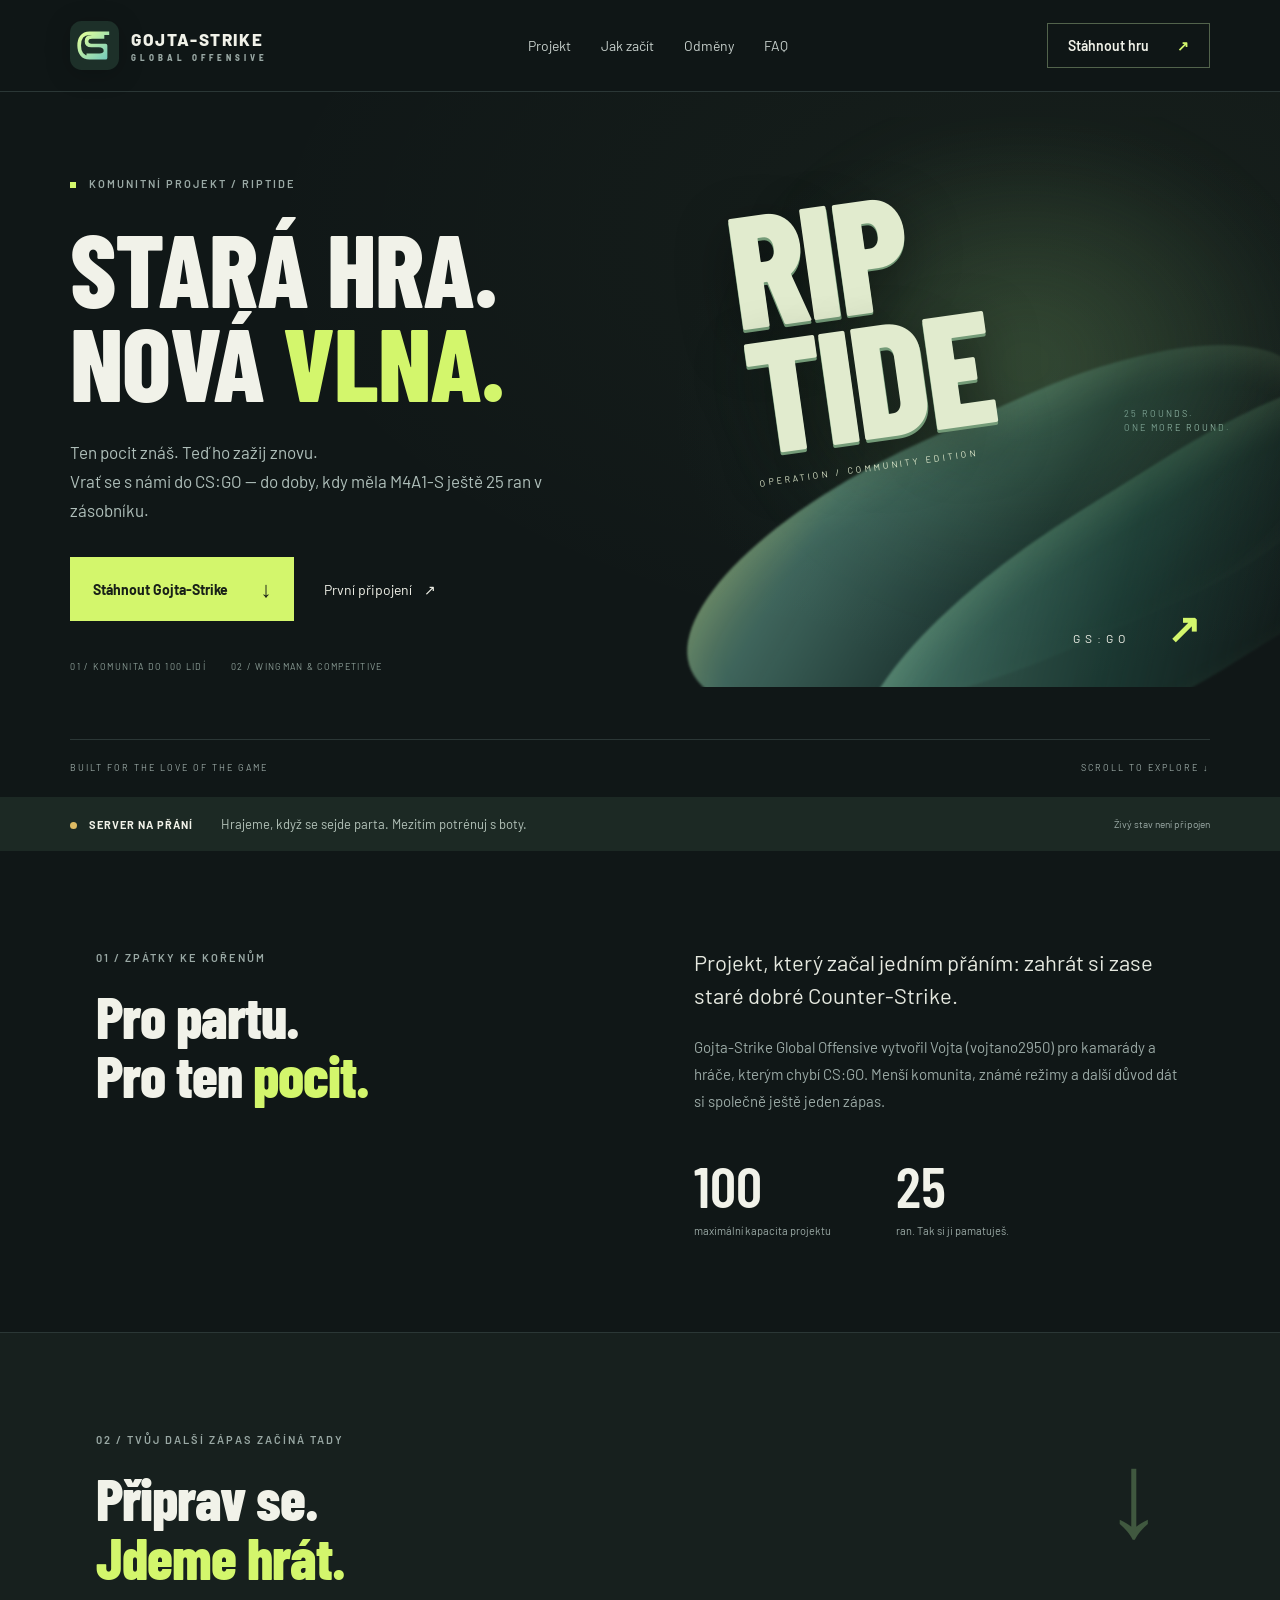
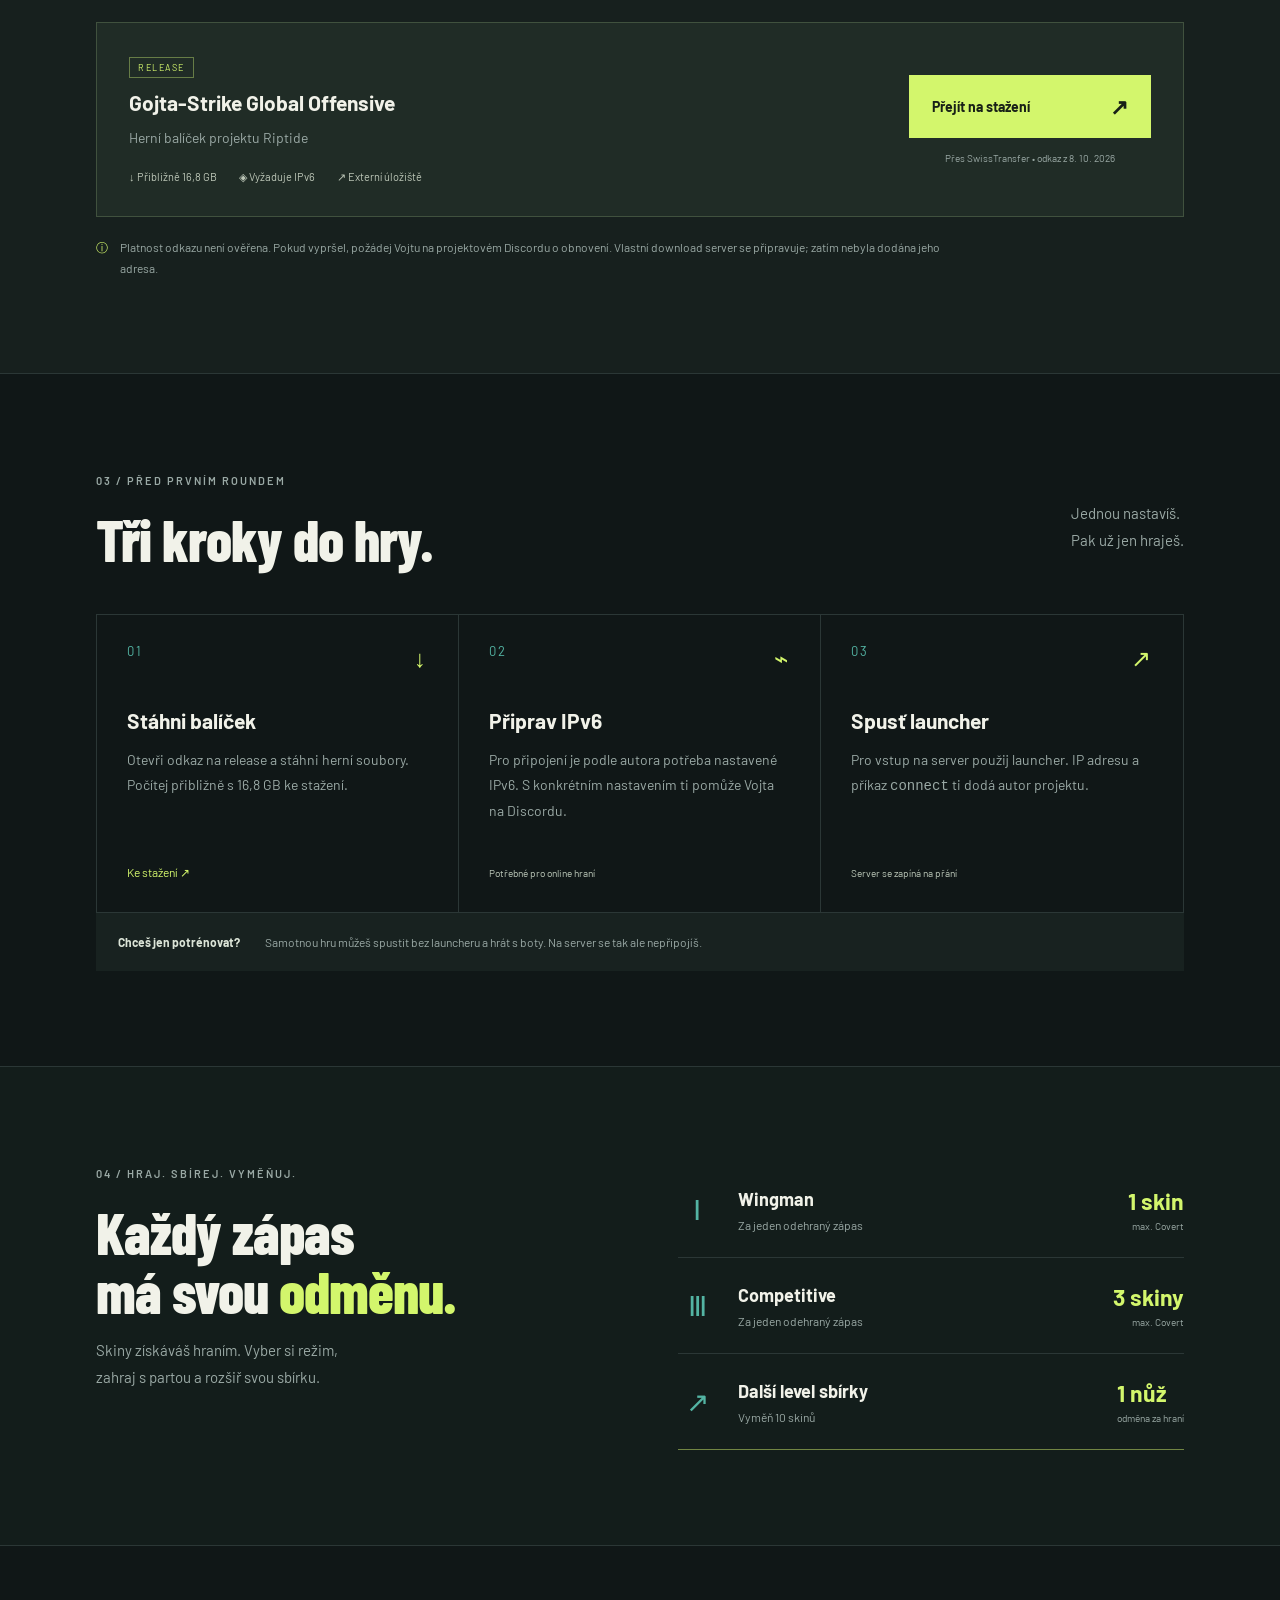
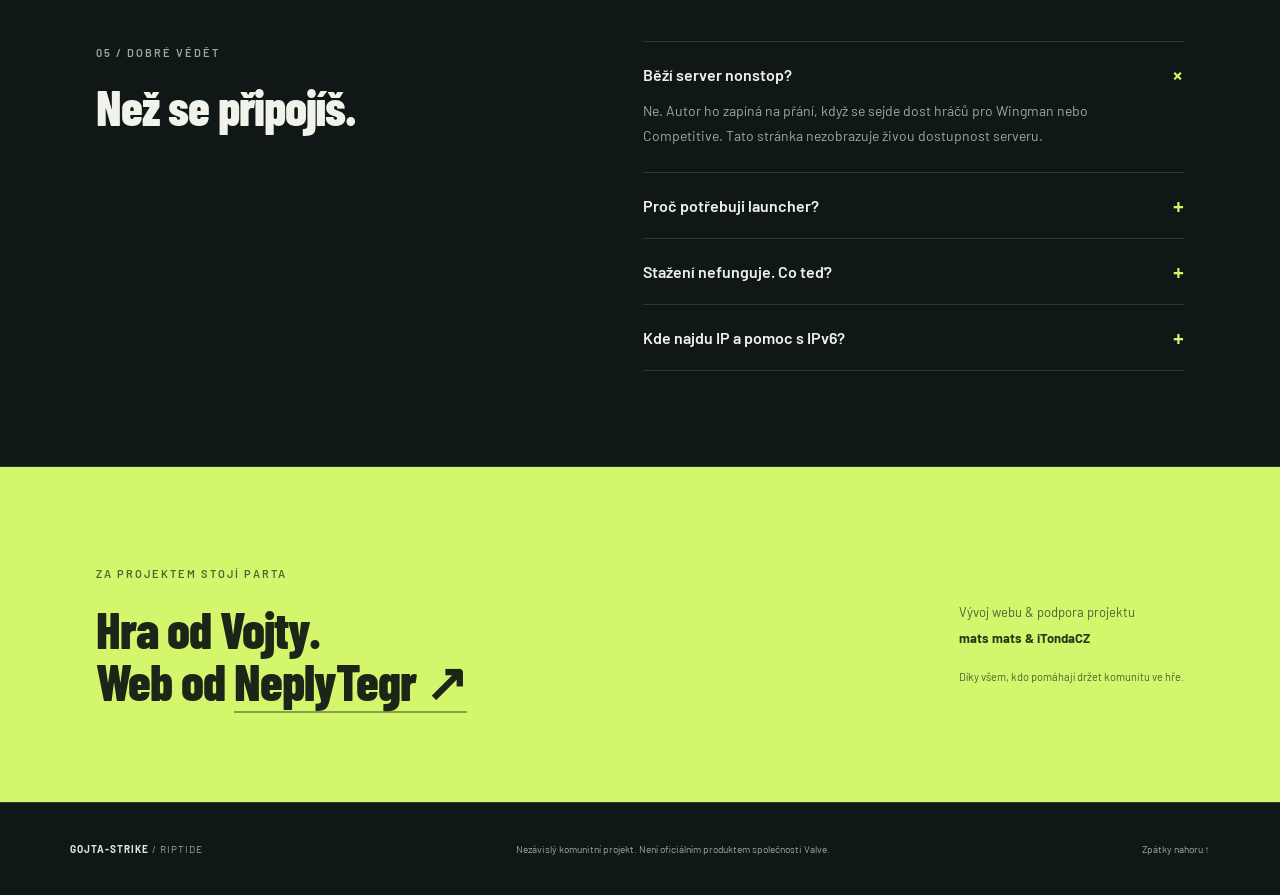
==== index.html @ 74cd430a "Add files via upload" ====
<!doctype html>
<html lang="cs"><head><meta charset="UTF-8"><meta name="viewport" content="width=device-width, initial-scale=1"><meta name="theme-color" content="#101717"><meta name="description" content="Gojta-Strike Global Offensive — komunitní projekt Riptide. Stažení, první spuštění a odměny za hraní. Web od NeplyTegr."><title>Gojta-Strike / Riptide — zpátky do hry</title><link rel="stylesheet" href="style.css"></head><body>
<header><a class="brand" href="#"><svg class="gs-logo" viewBox="0 0 80 80" role="img" aria-label="Propojený monogram G a S"><defs><linearGradient id="gs-metal" x2="1" y2="1"><stop stop-color="#e3ff9a"/><stop offset="1" stop-color="#77cbbb"/></linearGradient></defs><rect width="80" height="80" rx="19" fill="#1d3029"/><path d="M61 20H32C20 20 15 29 15 40S20 60 32 60H58V40H35C29 40 27 37 27 33S30 26 36 26H53M35 40H47C54 40 58 44 58 49S54 56 48 56H30" fill="none" stroke="url(#gs-metal)" stroke-width="6" stroke-linejoin="round" stroke-linecap="square"/></svg><span>GOJTA-STRIKE<small>GLOBAL OFFENSIVE</small></span></a><nav aria-label="Hlavní navigace"><a href="#projekt">Projekt</a><a href="#zacatek">Jak začít</a><a href="#odmeny">Odměny</a><a href="#faq">FAQ</a></nav><a class="nav-download" href="#download">Stáhnout hru <span>↗</span></a></header>
<main><section class="hero" id="projekt"><div class="hero-glow" aria-hidden="true"></div><div class="hero-copy"><div class="eyebrow"><span></span> KOMUNITNÍ PROJEKT / RIPTIDE</div><h1>STARÁ HRA.<br>NOVÁ <em>VLNA.</em></h1><p>Ten pocit znáš. Teď ho zažij znovu.<br>Vrať se s námi do CS:GO — do doby, kdy měla M4A1-S ještě 25 ran v zásobníku.</p><div class="actions"><a class="button primary" href="#download">Stáhnout Gojta-Strike <span>↓</span></a><a class="text-link" href="#zacatek">První připojení <span>↗</span></a></div><div class="hero-meta"><span>01 / KOMUNITA DO 100 LIDÍ</span><span>02 / WINGMAN & COMPETITIVE</span></div></div><div class="hero-art" aria-hidden="true"><div class="tide-aura"></div><div class="riptide">RIP<br>TIDE<span>OPERATION / COMMUNITY EDITION</span></div><div class="tide-swell swell-one"></div><div class="tide-swell swell-two"></div><span class="coordinate">25 ROUNDS.<br>ONE MORE ROUND.</span><div class="art-label">GS:GO <b>↗</b></div></div><div class="hero-bottom"><span>BUILT FOR THE LOVE OF THE GAME</span><span>SCROLL TO EXPLORE ↓</span></div></section>
<div class="status-strip"><span><i></i> SERVER NA PŘÁNÍ</span><p>Hrajeme, když se sejde parta. Mezitím potrénuj s boty.</p><span class="status-note">Živý stav není připojen</span></div>
<section class="intro section"><div><span class="eyebrow">01 / ZPÁTKY KE KOŘENŮM</span><h2>Pro partu.<br>Pro ten <em>pocit.</em></h2></div><div class="intro-text"><p class="large">Projekt, který začal jedním přáním: zahrát si zase staré dobré Counter-Strike.</p><p>Gojta-Strike Global Offensive vytvořil Vojta (vojtano2950) pro kamarády a hráče, kterým chybí CS:GO. Menší komunita, známé režimy a další důvod dát si společně ještě jeden zápas.</p><div class="facts"><div><strong>100</strong><span>maximální kapacita projektu</span></div><div><strong>25</strong><span>ran. Tak si ji pamatuješ.</span></div></div></div></section>
<section class="download section" id="download"><div class="download-heading"><div><span class="eyebrow">02 / TVŮJ DALŠÍ ZÁPAS ZAČÍNÁ TADY</span><h2>Připrav se.<br><em>Jdeme hrát.</em></h2></div><span class="file-symbol" aria-hidden="true">↓</span></div><div class="download-panel"><div><span class="pill">RELEASE</span><h3>Gojta-Strike Global Offensive</h3><p>Herní balíček projektu Riptide</p><div class="file-meta"><span>↓ Přibližně 16,8 GB</span><span>◈ Vyžaduje IPv6</span><span>↗ Externí úložiště</span></div></div><div class="download-action"><a class="button primary" href="https://www.swisstransfer.com/dl/01a11a2f-4cb3-7091-a4e2-8d7dfdfeffd1" target="_blank" rel="noopener noreferrer">Přejít na stažení <span>↗</span></a><small>Přes SwissTransfer • odkaz z 8. 10. 2026</small></div></div><p class="download-notice"><span>ⓘ</span> Platnost odkazu není ověřena. Pokud vypršel, požádej Vojtu na projektovém Discordu o obnovení. Vlastní download server se připravuje; zatím nebyla dodána jeho adresa.</p></section>
<section class="section start" id="zacatek"><div class="section-heading"><div><span class="eyebrow">03 / PŘED PRVNÍM ROUNDEM</span><h2>Tři kroky do hry.</h2></div><p>Jednou nastavíš.<br>Pak už jen hraješ.</p></div><div class="steps"><article><span class="step-number">01 <b>↓</b></span><h3>Stáhni balíček</h3><p>Otevři odkaz na release a stáhni herní soubory. Počítej přibližně s 16,8 GB ke stažení.</p><a href="#download">Ke stažení ↗</a></article><article><span class="step-number">02 <b>⌁</b></span><h3>Připrav IPv6</h3><p>Pro připojení je podle autora potřeba nastavené IPv6. S konkrétním nastavením ti pomůže Vojta na Discordu.</p><span class="step-tag">Potřebné pro online hraní</span></article><article><span class="step-number">03 <b>↗</b></span><h3>Spusť launcher</h3><p>Pro vstup na server použij launcher. IP adresu a příkaz <code>connect</code> ti dodá autor projektu.</p><span class="step-tag">Server se zapíná na přání</span></article></div><div class="offline-note"><b>Chceš jen potrénovat?</b><span>Samotnou hru můžeš spustit bez launcheru a hrát s boty. Na server se tak ale nepřipojíš.</span></div></section>
<section class="rewards section" id="odmeny"><div><span class="eyebrow">04 / HRAJ. SBÍREJ. VYMĚŇUJ.</span><h2>Každý zápas<br>má svou <em>odměnu.</em></h2><p>Skiny získáváš hraním. Vyber si režim,<br>zahraj s partou a rozšiř svou sbírku.</p></div><div class="reward-list"><div><span class="reward-icon">Ⅰ</span><div><h3>Wingman</h3><p>Za jeden odehraný zápas</p></div><strong>1 skin<small>max. Covert</small></strong></div><div><span class="reward-icon">Ⅲ</span><div><h3>Competitive</h3><p>Za jeden odehraný zápas</p></div><strong>3 skiny<small>max. Covert</small></strong></div><div class="knife"><span class="reward-icon">↗</span><div><h3>Další level sbírky</h3><p>Vyměň 10 skinů</p></div><strong>1 nůž<small>odměna za hraní</small></strong></div></div></section>
<section class="section faq" id="faq"><div><span class="eyebrow">05 / DOBRÉ VĚDĚT</span><h2>Než se připojíš.</h2></div><div class="faq-list"><details open><summary>Běží server nonstop?<span>+</span></summary><p>Ne. Autor ho zapíná na přání, když se sejde dost hráčů pro Wingman nebo Competitive. Tato stránka nezobrazuje živou dostupnost serveru.</p></details><details><summary>Proč potřebuji launcher?<span>+</span></summary><p>Podle autora bez launcheru nefunguje připojení k projektovému serveru. Samostatně spuštěná hra slouží pro hraní s boty.</p></details><details><summary>Stažení nefunguje. Co teď?<span>+</span></summary><p>Odkazy na externích úložištích mohou vypršet. Kontaktuj vojtano2950 na projektovém Discordu a požádej o nový odkaz. Pozvánka na Discord zatím nebyla dodána.</p></details><details><summary>Kde najdu IP a pomoc s IPv6?<span>+</span></summary><p>IP adresu, příkaz pro připojení a pomoc s IPv6 poskytuje autor na Discordu. Kompletní návod ke hraní a hostování serveru byl oznámen; jeho odkaz zatím nemáme.</p></details></div></section>
<section class="sponsor section"><span class="eyebrow">ZA PROJEKTEM STOJÍ PARTA</span><div><h2>Hra od Vojty.<br>Web od <a href="https://neplytegr.cz/" target="_blank" rel="noopener noreferrer">NeplyTegr ↗</a></h2><p>Vývoj webu & podpora projektu<br><strong>mats mats & iTondaCZ</strong><small>Díky všem, kdo pomáhají držet komunitu ve hře.</small></p></div></section></main><footer><a class="footer-brand" href="#">GOJTA-STRIKE <span>/ RIPTIDE</span></a><p>Nezávislý komunitní projekt. Není oficiálním produktem společnosti Valve.</p><a href="#">Zpátky nahoru ↑</a></footer></body></html>
---- style.css ----
@import url('https://fonts.googleapis.com/css2?family=Barlow+Condensed:wght@600;700;800;900&family=Barlow:wght@400;500;600;700&display=swap');
:root{--bg:#101717;--panel:#182222;--line:#2b3736;--muted:#9aa9a5;--lime:#d3f66c;--teal:#53b4a3}*{box-sizing:border-box}html{scroll-behavior:smooth;scroll-padding-top:90px}body{margin:0;background:var(--bg);color:#f1f2e9;font-family:Barlow,Arial,sans-serif}a{color:inherit;text-decoration:none}header{height:92px;display:flex;align-items:center;justify-content:space-between;padding:0 5.5%;border-bottom:1px solid var(--line);background:#101717f5} .brand{display:flex;align-items:center;gap:12px;font-weight:800;letter-spacing:1.4px;font-size:17px}.brand small{display:block;font-size:8px;letter-spacing:4px;margin-top:4px;color:var(--muted)}.brandmark{background:var(--lime);color:var(--bg);font-size:35px;font-style:italic;padding:0 6px;line-height:42px}.brandmark span{font-size:21px}nav{display:flex;gap:30px;font-size:14px;color:#c5ceca}nav a:hover,.text-link:hover{color:var(--lime)}.nav-download{border:1px solid #52634c;padding:13px 20px;font-weight:600;font-size:14px}.nav-download span{margin-left:25px;color:var(--lime)}.hero{position:relative;overflow:hidden;padding:85px 5.5% 0;min-height:705px}.hero-grid{position:absolute;inset:0;background-image:linear-gradient(#6b8e7b0b 1px,transparent 1px),linear-gradient(90deg,#6b8e7b0b 1px,transparent 1px);background-size:70px 70px;pointer-events:none}.hero-copy{position:relative;z-index:2;width:58%}.eyebrow{font-size:11px;font-weight:600;letter-spacing:2px;color:var(--muted)}.eyebrow>span{display:inline-block;width:6px;height:6px;background:var(--lime);margin-right:9px}h1,h2,.riptide{font-family:'Barlow Condensed',Impact,sans-serif;margin:0;font-weight:800;letter-spacing:-1px}h1{font-size:clamp(70px,8vw,122px);line-height:.92;margin:30px 0}em{font-style:normal;color:var(--lime)}.hero-copy>p{font-size:17px;line-height:1.7;color:#afbfba;max-width:475px}.actions{display:flex;align-items:center;gap:30px;margin-top:32px}.button{display:inline-flex;justify-content:space-between;align-items:center;gap:32px;padding:18px 23px;font-size:14px;font-weight:700;transition:transform .2s,background .2s}.primary{background:var(--lime);color:#182017}.button:hover{transform:translateY(-3px);background:#e0ff91}.button span{font-size:22px}.text-link{font-size:14px}.text-link span{margin-left:9px}.hero-meta{display:flex;gap:25px;font-size:9px;letter-spacing:1.3px;color:#8d9f98;margin-top:40px}.hero-art{position:absolute;width:48%;height:570px;right:0;top:25px;background:radial-gradient(ellipse at 60% 50%,#306c5b55,transparent 65%);overflow:hidden}.riptide{position:absolute;top:70px;left:12%;font-size:160px;line-height:.79;transform:rotate(-9deg);color:#bdd5a7;text-shadow:6px 6px 0 #284d42;letter-spacing:-5px;z-index:2}.riptide span{display:block;font:9px Barlow,sans-serif;letter-spacing:3px;margin-top:22px;text-shadow:none}.orbit{position:absolute;width:420px;height:420px;left:4%;top:30px;border:1px solid #72968444;border-radius:50%;transform:rotate(-25deg) scaleX(.85)}.orbit.two{width:530px;height:530px;left:-5%;top:-25px;border-style:dashed}.crosshair{position:absolute;right:10%;top:40px;color:var(--lime);font-size:28px;font-weight:400}.wave{position:absolute;width:900px;height:230px;left:-150px;top:330px;transform:rotate(-25deg);border-top:20px solid #5aab9180;border-radius:50%;background:linear-gradient(180deg,#407c6866,transparent)}.w2{top:375px;left:-90px;border-color:#9ac28599}.w3{top:420px;left:-40px;border-width:5px;border-color:var(--lime)}.coordinate{position:absolute;top:290px;right:8%;font-size:9px;letter-spacing:2px;line-height:1.6;color:var(--teal)}.art-label{position:absolute;bottom:35px;right:12%;font-size:12px;letter-spacing:5px}.art-label b{font-size:40px;color:var(--lime);margin-left:30px}.hero-bottom{position:relative;margin-top:67px;display:flex;justify-content:space-between;padding:22px 0;border-top:1px solid var(--line);font-size:9px;color:var(--muted);letter-spacing:2px}.status-strip{display:flex;gap:28px;align-items:center;background:#1c2924;padding:19px 5.5%;font-size:13px}.status-strip>span:first-child{font-weight:700;font-size:11px;letter-spacing:1px;white-space:nowrap}.status-strip i{display:inline-block;width:7px;height:7px;background:#ddba63;border-radius:50%;margin-right:9px}.status-strip p{margin:0;color:#b4c3ba}.status-note{margin-left:auto;font-size:10px;color:var(--muted)}.section{padding:95px 7.5%;border-bottom:1px solid var(--line)}h2{font-size:58px;line-height:1.02;margin-top:22px}.intro{display:grid;grid-template-columns:1fr 1fr;gap:10%}.intro-text p{color:var(--muted);font-size:15px;line-height:1.8}.intro-text .large{font-size:22px;color:#e5e8df;line-height:1.5;margin-top:0}.facts{display:flex;gap:65px;margin-top:35px}.facts strong{font-family:'Barlow Condensed',Impact,sans-serif;font-size:58px;font-weight:600}.facts span{display:block;font-size:11px;color:var(--muted);margin-top:4px}.download{background:#17201e}.download-heading{display:flex;justify-content:space-between}.file-symbol{font-size:120px;line-height:1;color:#40583f;margin-right:20px}.download-panel{display:flex;justify-content:space-between;gap:25px;align-items:center;padding:32px;background:#202c26;border:1px solid #40513e;margin-top:35px}.pill{font-size:9px;letter-spacing:1.5px;color:var(--lime);border:1px solid #667c46;padding:4px 8px}h3{font-size:21px;margin:16px 0 10px}.download-panel p{color:var(--muted);font-size:14px}.file-meta{display:flex;gap:22px;font-size:11px;color:#bdc7b8;margin-top:24px}.download-action{min-width:242px}.download-action .button{width:100%}.download-action small{display:block;text-align:center;color:var(--muted);font-size:10px;margin-top:14px}.download-notice{display:flex;gap:12px;font-size:12px;color:var(--muted);line-height:1.7;max-width:850px;margin:20px 0 0}.download-notice span{color:var(--lime)}.section-heading{display:flex;justify-content:space-between;align-items:end}.section-heading p,.rewards>div>p{color:var(--muted);font-size:15px;line-height:1.8}.steps{display:grid;grid-template-columns:repeat(3,1fr);margin-top:45px;border:1px solid var(--line)}.steps article{padding:28px 30px 32px;border-right:1px solid var(--line)}.steps article:last-child{border:0}.step-number{display:flex;justify-content:space-between;font-size:13px;color:var(--teal);letter-spacing:2px}.step-number b{font-size:24px;font-weight:400;color:var(--lime)}.steps h3{margin-top:35px}.steps p{font-size:14px;line-height:1.8;color:var(--muted);min-height:100px}.steps a{font-size:12px;color:var(--lime)}.step-tag{font-size:10px;color:#bcc8b9}.offline-note{display:flex;gap:25px;padding:22px;background:#182220;font-size:12px;color:var(--muted)}.offline-note b{color:#dbe4d7;white-space:nowrap}.rewards{display:grid;grid-template-columns:1fr 1fr;gap:7%;background:#131d1b}.reward-list>div{display:flex;gap:22px;align-items:center;padding:25px 0;border-bottom:1px solid var(--line)}.reward-icon{font-size:28px;color:var(--teal);width:38px;text-align:center}.reward-list h3{margin:0;font-size:18px}.reward-list p{font-size:12px;color:var(--muted);margin:8px 0 0}.reward-list strong{margin-left:auto;font-size:23px;white-space:nowrap;color:var(--lime)}.reward-list small{display:block;font-size:10px;font-weight:400;color:var(--muted);margin-top:5px;text-align:right}.reward-list .knife{border-color:#718543}.faq{display:grid;grid-template-columns:1fr 1.15fr;gap:7%}.faq h2{font-size:49px}.faq-list{border-top:1px solid var(--line)}details{border-bottom:1px solid var(--line);padding:23px 0}summary{display:flex;justify-content:space-between;gap:20px;cursor:pointer;font-size:16px;font-weight:600;list-style:none}summary::-webkit-details-marker{display:none}summary span{color:var(--lime);font-size:22px;line-height:18px}details[open] summary span{transform:rotate(45deg)}details p{font-size:14px;line-height:1.8;color:var(--muted);max-width:470px;margin-bottom:0}.sponsor{background:var(--lime);color:#1b2618}.sponsor .eyebrow{color:#53623a}.sponsor>div{display:flex;align-items:center;justify-content:space-between}.sponsor h2{font-size:51px}.sponsor h2 a{border-bottom:2px solid #879f4b}.sponsor p{font-size:13px;line-height:2;color:#4e6135}.sponsor strong{color:#24391b}.sponsor small{display:block;margin-top:15px;font-size:11px}footer{padding:30px 5.5%;display:flex;justify-content:space-between;align-items:center;gap:25px;font-size:10px;color:var(--muted)}.footer-brand{font-weight:700;letter-spacing:1px;color:#dfe7d9}.footer-brand span{color:var(--muted);font-weight:400}footer>a:last-child{white-space:nowrap}a:focus-visible,summary:focus-visible{outline:2px solid var(--lime);outline-offset:6px}@media(min-width:1600px){main,header,footer{max-width:1600px;margin:auto}}@media(max-width:950px){nav{gap:16px}.hero{min-height:650px}.hero-art{opacity:.65;width:48%;top:70px}.riptide{font-size:125px}.hero-copy{width:70%}h1{font-size:95px}.hero-meta{font-size:8px;gap:16px}.status-note{display:none}.section{padding:70px 6%}.download-panel{padding:25px}.file-meta{flex-wrap:wrap;gap:12px}.steps article{padding:24px 20px}.steps p{min-height:150px}.rewards{gap:4%}.reward-list>div{gap:12px}.reward-list strong{font-size:20px}.sponsor h2{font-size:42px}}@media(max-width:650px){header{height:78px;padding:0 6%}.brand{font-size:13px;gap:8px}.brand small{font-size:6px;letter-spacing:3px}.brandmark{font-size:27px;line-height:34px}nav{display:none}.nav-download{font-size:11px;padding:11px}.nav-download span{margin-left:8px}.hero{padding:48px 6% 0;min-height:800px}.hero-copy{width:100%}.eyebrow{font-size:9px;letter-spacing:1.6px}h1{font-size:78px;margin:25px 0}.hero-copy>p{font-size:15px;max-width:340px}.actions{gap:20px;flex-wrap:wrap}.button{padding:16px 18px;font-size:13px}.text-link{font-size:12px}.hero-meta{margin-top:25px;flex-wrap:wrap;gap:10px}.hero-art{top:415px;height:320px;width:100%;opacity:.85}.riptide{font-size:95px;left:25%;top:40px}.riptide span{font-size:7px;letter-spacing:2px}.orbit{height:260px;width:260px;left:19%;top:15px}.orbit.two{height:320px;width:320px;left:10%;top:-15px}.wave{top:205px;height:150px}.w2{top:240px}.w3{top:270px}.coordinate{font-size:7px;top:150px;right:5%}.art-label{display:none}.hero-bottom{margin-top:325px;font-size:7px;gap:15px;letter-spacing:1px}.status-strip{padding:18px 6%;gap:10px;align-items:start;flex-direction:column}.status-strip p{font-size:12px;line-height:1.6}.section{padding:55px 6%}h2{font-size:46px}.intro,.rewards,.faq{grid-template-columns:1fr;gap:30px}.intro-text .large{font-size:20px}.facts{gap:45px}.file-symbol{font-size:80px}.download-panel{display:block;padding:24px}.download-panel h3{font-size:21px;line-height:1.3}.file-meta{gap:13px;font-size:10px}.download-action{margin-top:28px}.download-notice{font-size:11px}.section-heading p{display:none}.steps{grid-template-columns:1fr;margin-top:30px}.steps article{padding:26px;border-right:0;border-bottom:1px solid var(--line)}.steps p{min-height:0;margin-bottom:25px}.steps h3{margin-top:20px}.offline-note{flex-direction:column;gap:9px;line-height:1.7}.rewards>div>p{font-size:14px}.reward-list>div{padding:23px 0}.faq h2{font-size:44px}.sponsor>div{display:block}.sponsor h2{font-size:43px}.sponsor p{margin-top:30px}footer{flex-wrap:wrap;padding:25px 6%;gap:15px}footer p{order:3;line-height:1.7;margin:0}footer>a:last-child{margin-left:auto}}@media(prefers-reduced-motion:reduce){html{scroll-behavior:auto}.button{transition:none}}

/* Keep navigation visible while browsing sections. */
header{position:sticky;top:0;z-index:100;backdrop-filter:blur(16px)}
html{scroll-padding-top:110px}
@media(max-width:650px){html{scroll-padding-top:96px}}

/* GS identity and a softer, atmospheric Riptide backdrop. */
.gs-logo{width:67px;height:44px;flex-shrink:0;filter:drop-shadow(0 4px 12px #0003)}
.hero-glow{position:absolute;inset:0;pointer-events:none;background:radial-gradient(ellipse at 85% 20%,#b6e7850a,transparent 55%)}
.hero-art{background:radial-gradient(ellipse at 60% 50%,#306c5b22,transparent 70%);isolation:isolate}
.tide-aura{position:absolute;inset:25px -40px 20px 0;background:radial-gradient(ellipse at 55% 42%,#a4d67c38,transparent 55%);filter:blur(35px)}
.riptide{color:#e1ebce;text-shadow:0 3px 0 #749b78,0 18px 55px #0006;transform:rotate(-8deg);z-index:3}
.tide-swell{position:absolute;width:110%;height:250px;left:0;top:300px;border-radius:55% 45% 35% 65%;transform:rotate(-24deg);background:linear-gradient(145deg,#cdeb9a99 0%,#72bca977 22%,#244e4766 55%,transparent 78%);box-shadow:inset 0 15px 35px #dbffa31a;filter:blur(1px);z-index:1}
.swell-two{left:25%;top:365px;transform:rotate(-32deg);background:linear-gradient(135deg,#8ad7bc77,#224d4399 45%,transparent 75%);height:210px;z-index:2}
.coordinate{color:#a5c8b5}.art-label{z-index:4}
@media(max-width:650px){.gs-logo{width:53px;height:35px}.tide-swell{height:155px;top:170px;left:-5%}.swell-two{top:220px;left:25%;height:140px}.tide-aura{inset:0 5%}}

.gs-logo{width:49px;height:49px}@media(max-width:650px){.gs-logo{width:40px;height:40px}}
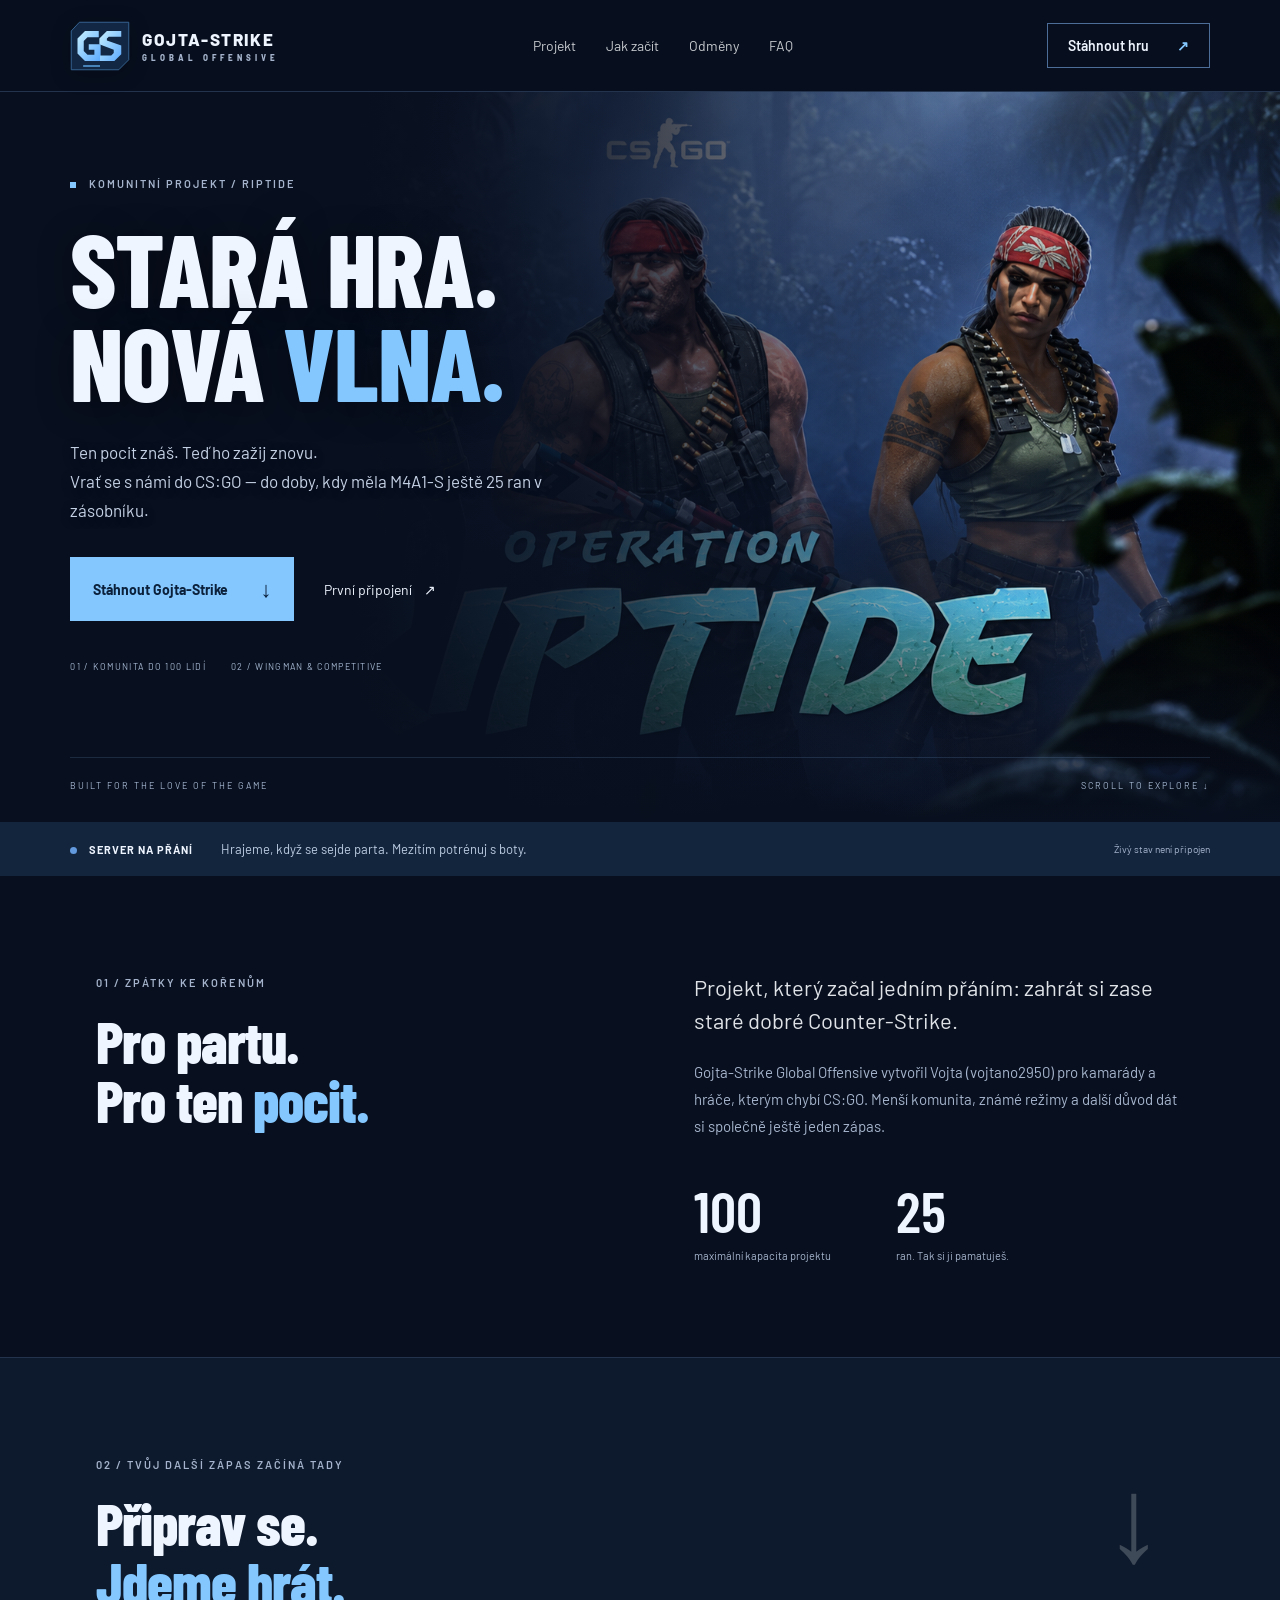
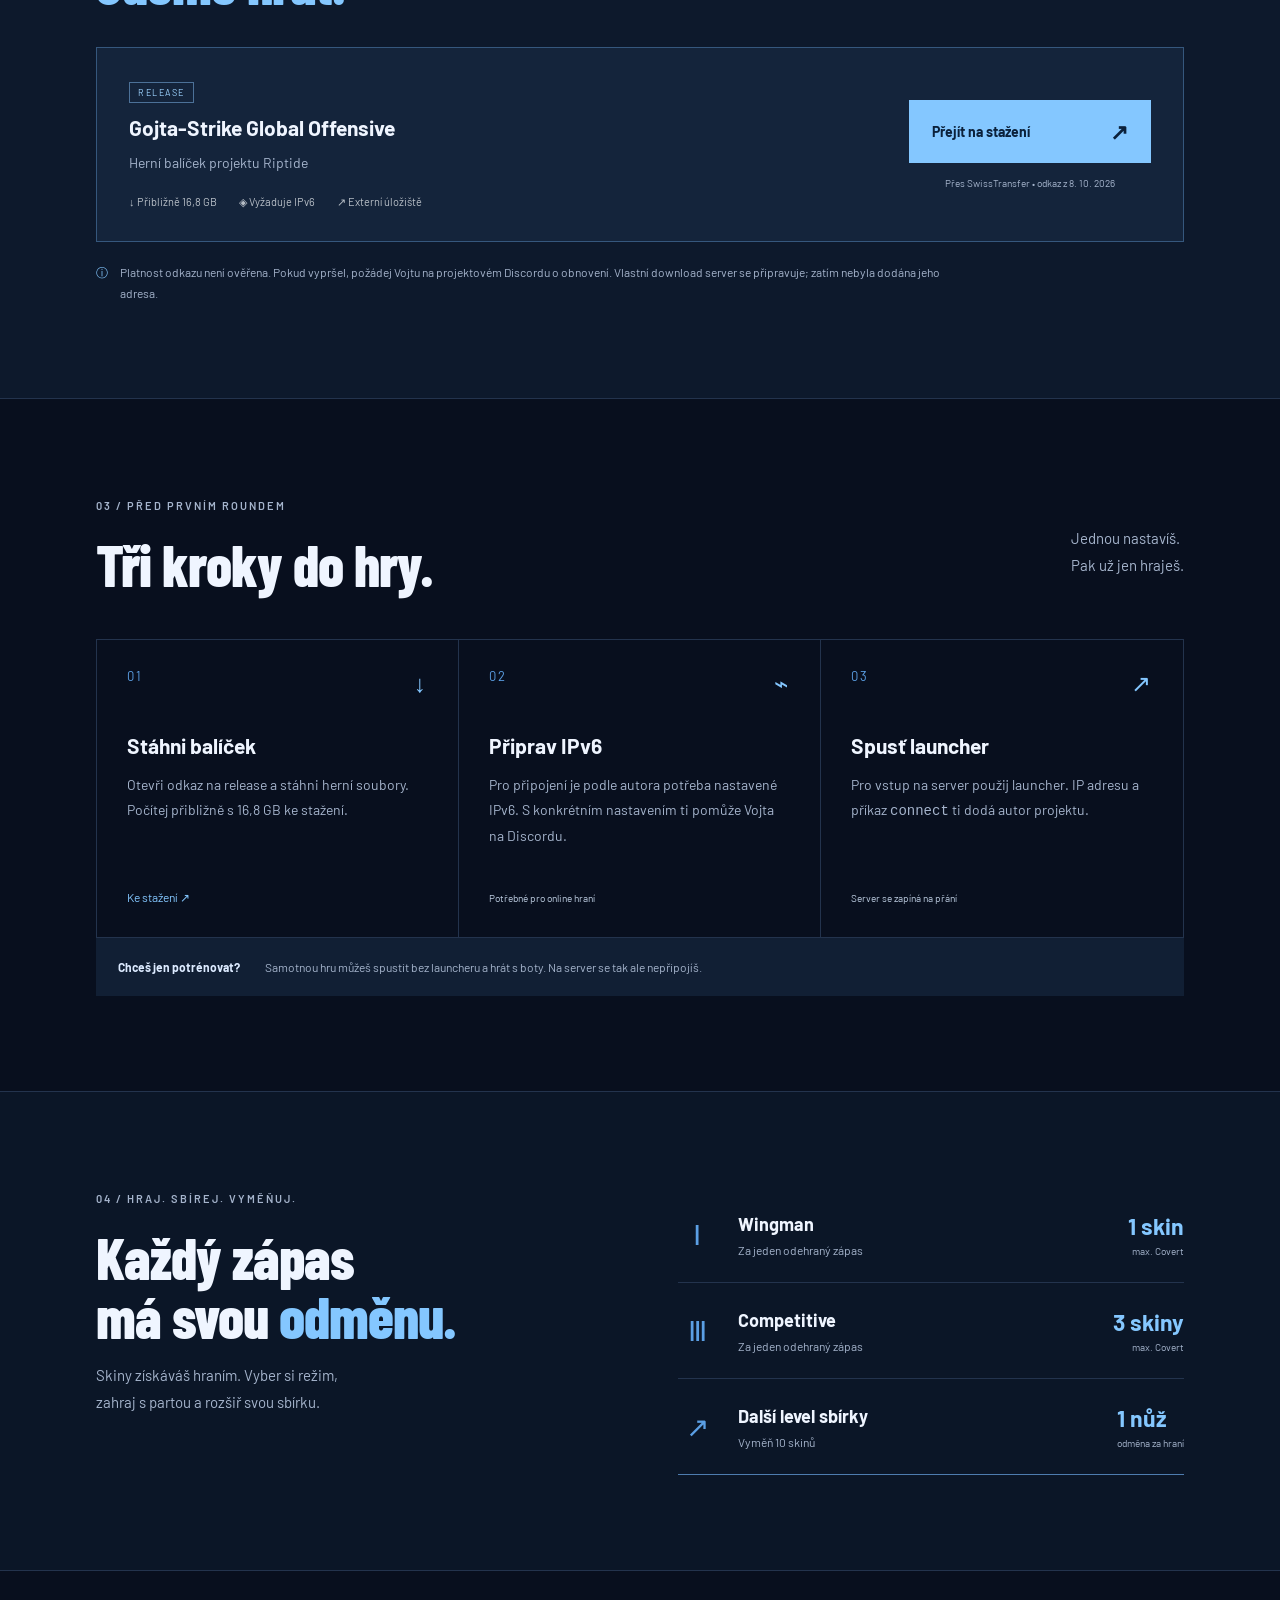
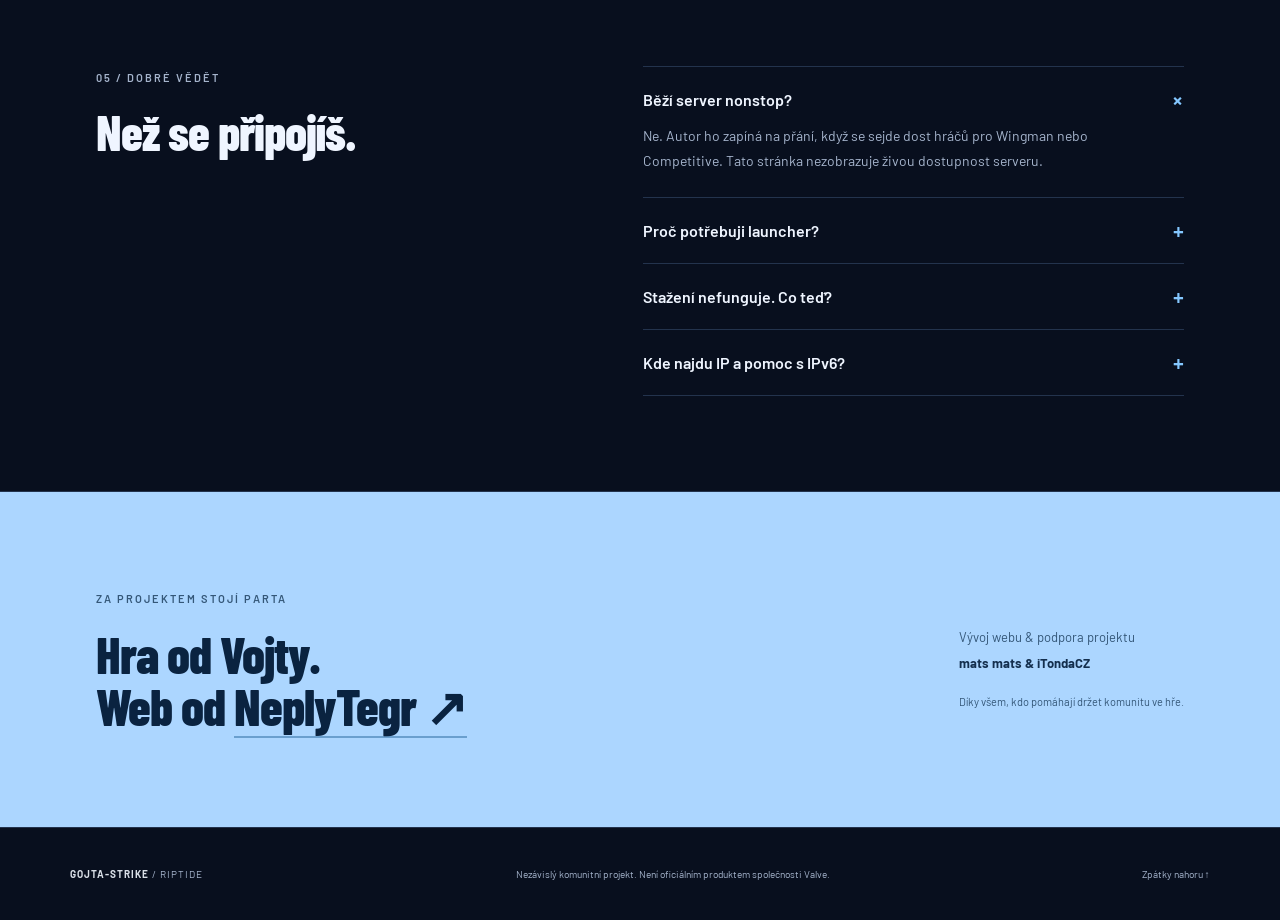
==== commit 8de8650d: "update index.html" ====
--- a/index.html
+++ b/index.html
@@ -1,11 +1,11 @@
-<!doctype html>
-<html lang="cs"><head><meta charset="UTF-8"><meta name="viewport" content="width=device-width, initial-scale=1"><meta name="theme-color" content="#101717"><meta name="description" content="Gojta-Strike Global Offensive — komunitní projekt Riptide. Stažení, první spuštění a odměny za hraní. Web od NeplyTegr."><title>Gojta-Strike / Riptide — zpátky do hry</title><link rel="stylesheet" href="style.css"></head><body>
-<header><a class="brand" href="#"><svg class="gs-logo" viewBox="0 0 80 80" role="img" aria-label="Propojený monogram G a S"><defs><linearGradient id="gs-metal" x2="1" y2="1"><stop stop-color="#e3ff9a"/><stop offset="1" stop-color="#77cbbb"/></linearGradient></defs><rect width="80" height="80" rx="19" fill="#1d3029"/><path d="M61 20H32C20 20 15 29 15 40S20 60 32 60H58V40H35C29 40 27 37 27 33S30 26 36 26H53M35 40H47C54 40 58 44 58 49S54 56 48 56H30" fill="none" stroke="url(#gs-metal)" stroke-width="6" stroke-linejoin="round" stroke-linecap="square"/></svg><span>GOJTA-STRIKE<small>GLOBAL OFFENSIVE</small></span></a><nav aria-label="Hlavní navigace"><a href="#projekt">Projekt</a><a href="#zacatek">Jak začít</a><a href="#odmeny">Odměny</a><a href="#faq">FAQ</a></nav><a class="nav-download" href="#download">Stáhnout hru <span>↗</span></a></header>
-<main><section class="hero" id="projekt"><div class="hero-glow" aria-hidden="true"></div><div class="hero-copy"><div class="eyebrow"><span></span> KOMUNITNÍ PROJEKT / RIPTIDE</div><h1>STARÁ HRA.<br>NOVÁ <em>VLNA.</em></h1><p>Ten pocit znáš. Teď ho zažij znovu.<br>Vrať se s námi do CS:GO — do doby, kdy měla M4A1-S ještě 25 ran v zásobníku.</p><div class="actions"><a class="button primary" href="#download">Stáhnout Gojta-Strike <span>↓</span></a><a class="text-link" href="#zacatek">První připojení <span>↗</span></a></div><div class="hero-meta"><span>01 / KOMUNITA DO 100 LIDÍ</span><span>02 / WINGMAN & COMPETITIVE</span></div></div><div class="hero-art" aria-hidden="true"><div class="tide-aura"></div><div class="riptide">RIP<br>TIDE<span>OPERATION / COMMUNITY EDITION</span></div><div class="tide-swell swell-one"></div><div class="tide-swell swell-two"></div><span class="coordinate">25 ROUNDS.<br>ONE MORE ROUND.</span><div class="art-label">GS:GO <b>↗</b></div></div><div class="hero-bottom"><span>BUILT FOR THE LOVE OF THE GAME</span><span>SCROLL TO EXPLORE ↓</span></div></section>
-<div class="status-strip"><span><i></i> SERVER NA PŘÁNÍ</span><p>Hrajeme, když se sejde parta. Mezitím potrénuj s boty.</p><span class="status-note">Živý stav není připojen</span></div>
-<section class="intro section"><div><span class="eyebrow">01 / ZPÁTKY KE KOŘENŮM</span><h2>Pro partu.<br>Pro ten <em>pocit.</em></h2></div><div class="intro-text"><p class="large">Projekt, který začal jedním přáním: zahrát si zase staré dobré Counter-Strike.</p><p>Gojta-Strike Global Offensive vytvořil Vojta (vojtano2950) pro kamarády a hráče, kterým chybí CS:GO. Menší komunita, známé režimy a další důvod dát si společně ještě jeden zápas.</p><div class="facts"><div><strong>100</strong><span>maximální kapacita projektu</span></div><div><strong>25</strong><span>ran. Tak si ji pamatuješ.</span></div></div></div></section>
-<section class="download section" id="download"><div class="download-heading"><div><span class="eyebrow">02 / TVŮJ DALŠÍ ZÁPAS ZAČÍNÁ TADY</span><h2>Připrav se.<br><em>Jdeme hrát.</em></h2></div><span class="file-symbol" aria-hidden="true">↓</span></div><div class="download-panel"><div><span class="pill">RELEASE</span><h3>Gojta-Strike Global Offensive</h3><p>Herní balíček projektu Riptide</p><div class="file-meta"><span>↓ Přibližně 16,8 GB</span><span>◈ Vyžaduje IPv6</span><span>↗ Externí úložiště</span></div></div><div class="download-action"><a class="button primary" href="https://www.swisstransfer.com/dl/01a11a2f-4cb3-7091-a4e2-8d7dfdfeffd1" target="_blank" rel="noopener noreferrer">Přejít na stažení <span>↗</span></a><small>Přes SwissTransfer • odkaz z 8. 10. 2026</small></div></div><p class="download-notice"><span>ⓘ</span> Platnost odkazu není ověřena. Pokud vypršel, požádej Vojtu na projektovém Discordu o obnovení. Vlastní download server se připravuje; zatím nebyla dodána jeho adresa.</p></section>
-<section class="section start" id="zacatek"><div class="section-heading"><div><span class="eyebrow">03 / PŘED PRVNÍM ROUNDEM</span><h2>Tři kroky do hry.</h2></div><p>Jednou nastavíš.<br>Pak už jen hraješ.</p></div><div class="steps"><article><span class="step-number">01 <b>↓</b></span><h3>Stáhni balíček</h3><p>Otevři odkaz na release a stáhni herní soubory. Počítej přibližně s 16,8 GB ke stažení.</p><a href="#download">Ke stažení ↗</a></article><article><span class="step-number">02 <b>⌁</b></span><h3>Připrav IPv6</h3><p>Pro připojení je podle autora potřeba nastavené IPv6. S konkrétním nastavením ti pomůže Vojta na Discordu.</p><span class="step-tag">Potřebné pro online hraní</span></article><article><span class="step-number">03 <b>↗</b></span><h3>Spusť launcher</h3><p>Pro vstup na server použij launcher. IP adresu a příkaz <code>connect</code> ti dodá autor projektu.</p><span class="step-tag">Server se zapíná na přání</span></article></div><div class="offline-note"><b>Chceš jen potrénovat?</b><span>Samotnou hru můžeš spustit bez launcheru a hrát s boty. Na server se tak ale nepřipojíš.</span></div></section>
-<section class="rewards section" id="odmeny"><div><span class="eyebrow">04 / HRAJ. SBÍREJ. VYMĚŇUJ.</span><h2>Každý zápas<br>má svou <em>odměnu.</em></h2><p>Skiny získáváš hraním. Vyber si režim,<br>zahraj s partou a rozšiř svou sbírku.</p></div><div class="reward-list"><div><span class="reward-icon">Ⅰ</span><div><h3>Wingman</h3><p>Za jeden odehraný zápas</p></div><strong>1 skin<small>max. Covert</small></strong></div><div><span class="reward-icon">Ⅲ</span><div><h3>Competitive</h3><p>Za jeden odehraný zápas</p></div><strong>3 skiny<small>max. Covert</small></strong></div><div class="knife"><span class="reward-icon">↗</span><div><h3>Další level sbírky</h3><p>Vyměň 10 skinů</p></div><strong>1 nůž<small>odměna za hraní</small></strong></div></div></section>
-<section class="section faq" id="faq"><div><span class="eyebrow">05 / DOBRÉ VĚDĚT</span><h2>Než se připojíš.</h2></div><div class="faq-list"><details open><summary>Běží server nonstop?<span>+</span></summary><p>Ne. Autor ho zapíná na přání, když se sejde dost hráčů pro Wingman nebo Competitive. Tato stránka nezobrazuje živou dostupnost serveru.</p></details><details><summary>Proč potřebuji launcher?<span>+</span></summary><p>Podle autora bez launcheru nefunguje připojení k projektovému serveru. Samostatně spuštěná hra slouží pro hraní s boty.</p></details><details><summary>Stažení nefunguje. Co teď?<span>+</span></summary><p>Odkazy na externích úložištích mohou vypršet. Kontaktuj vojtano2950 na projektovém Discordu a požádej o nový odkaz. Pozvánka na Discord zatím nebyla dodána.</p></details><details><summary>Kde najdu IP a pomoc s IPv6?<span>+</span></summary><p>IP adresu, příkaz pro připojení a pomoc s IPv6 poskytuje autor na Discordu. Kompletní návod ke hraní a hostování serveru byl oznámen; jeho odkaz zatím nemáme.</p></details></div></section>
-<section class="sponsor section"><span class="eyebrow">ZA PROJEKTEM STOJÍ PARTA</span><div><h2>Hra od Vojty.<br>Web od <a href="https://neplytegr.cz/" target="_blank" rel="noopener noreferrer">NeplyTegr ↗</a></h2><p>Vývoj webu & podpora projektu<br><strong>mats mats & iTondaCZ</strong><small>Díky všem, kdo pomáhají držet komunitu ve hře.</small></p></div></section></main><footer><a class="footer-brand" href="#">GOJTA-STRIKE <span>/ RIPTIDE</span></a><p>Nezávislý komunitní projekt. Není oficiálním produktem společnosti Valve.</p><a href="#">Zpátky nahoru ↑</a></footer></body></html>
+<!doctype html>
+<html lang="cs"><head><meta charset="UTF-8"><meta name="viewport" content="width=device-width, initial-scale=1"><meta name="theme-color" content="#080f1e"><meta name="description" content="Gojta-Strike Global Offensive — komunitní projekt Riptide. Stažení, první spuštění a odměny za hraní. Web od NeplyTegr."><title>Gojta-Strike / Riptide — zpátky do hry</title><link rel="stylesheet" href="style.css"></head><body>
+<header><a class="brand" href="#"><svg class="gs-logo" viewBox="0 0 96 80" role="img" aria-label="GS — Gojta-Strike"><defs><linearGradient id="gs-blue" x1="0" y1="0" x2="1" y2="1"><stop stop-color="#c6efff"/><stop offset="1" stop-color="#5caaff"/></linearGradient></defs><path d="M15 2H94V62L78 78H2V16Z" fill="#122743" stroke="#396797" stroke-width="1.5"/><g fill="url(#gs-blue)"><path d="M46 16H24L12 28V52L24 64H49V37H30V46H39V54H28L22 48V32L28 26H46Z"/><path d="M82 16H59L47 28V37L70 46V51L66 55H48V64H71L82 53V39L59 31V28L62 25H82Z"/></g><path d="M21 72H48" stroke="#67b9ff" stroke-width="2"/></svg><span>GOJTA-STRIKE<small>GLOBAL OFFENSIVE</small></span></a><nav aria-label="Hlavní navigace"><a href="#projekt">Projekt</a><a href="#zacatek">Jak začít</a><a href="#odmeny">Odměny</a><a href="#faq">FAQ</a></nav><a class="nav-download" href="#download">Stáhnout hru <span>↗</span></a></header>
+<main><section class="hero" id="projekt"><div class="hero-copy"><div class="eyebrow"><span></span> KOMUNITNÍ PROJEKT / RIPTIDE</div><h1>STARÁ HRA.<br>NOVÁ <em>VLNA.</em></h1><p>Ten pocit znáš. Teď ho zažij znovu.<br>Vrať se s námi do CS:GO — do doby, kdy měla M4A1-S ještě 25 ran v zásobníku.</p><div class="actions"><a class="button primary" href="#download">Stáhnout Gojta-Strike <span>↓</span></a><a class="text-link" href="#zacatek">První připojení <span>↗</span></a></div><div class="hero-meta"><span>01 / KOMUNITA DO 100 LIDÍ</span><span>02 / WINGMAN & COMPETITIVE</span></div></div><div class="hero-bottom"><span>BUILT FOR THE LOVE OF THE GAME</span><span>SCROLL TO EXPLORE ↓</span></div></section>
+<div class="status-strip"><span><i></i> SERVER NA PŘÁNÍ</span><p>Hrajeme, když se sejde parta. Mezitím potrénuj s boty.</p><span class="status-note">Živý stav není připojen</span></div>
+<section class="intro section"><div><span class="eyebrow">01 / ZPÁTKY KE KOŘENŮM</span><h2>Pro partu.<br>Pro ten <em>pocit.</em></h2></div><div class="intro-text"><p class="large">Projekt, který začal jedním přáním: zahrát si zase staré dobré Counter-Strike.</p><p>Gojta-Strike Global Offensive vytvořil Vojta (vojtano2950) pro kamarády a hráče, kterým chybí CS:GO. Menší komunita, známé režimy a další důvod dát si společně ještě jeden zápas.</p><div class="facts"><div><strong>100</strong><span>maximální kapacita projektu</span></div><div><strong>25</strong><span>ran. Tak si ji pamatuješ.</span></div></div></div></section>
+<section class="download section" id="download"><div class="download-heading"><div><span class="eyebrow">02 / TVŮJ DALŠÍ ZÁPAS ZAČÍNÁ TADY</span><h2>Připrav se.<br><em>Jdeme hrát.</em></h2></div><span class="file-symbol" aria-hidden="true">↓</span></div><div class="download-panel"><div><span class="pill">RELEASE</span><h3>Gojta-Strike Global Offensive</h3><p>Herní balíček projektu Riptide</p><div class="file-meta"><span>↓ Přibližně 16,8 GB</span><span>◈ Vyžaduje IPv6</span><span>↗ Externí úložiště</span></div></div><div class="download-action"><a class="button primary" href="https://www.swisstransfer.com/dl/01a11a2f-4cb3-7091-a4e2-8d7dfdfeffd1" target="_blank" rel="noopener noreferrer">Přejít na stažení <span>↗</span></a><small>Přes SwissTransfer • odkaz z 8. 10. 2026</small></div></div><p class="download-notice"><span>ⓘ</span> Platnost odkazu není ověřena. Pokud vypršel, požádej Vojtu na projektovém Discordu o obnovení. Vlastní download server se připravuje; zatím nebyla dodána jeho adresa.</p></section>
+<section class="section start" id="zacatek"><div class="section-heading"><div><span class="eyebrow">03 / PŘED PRVNÍM ROUNDEM</span><h2>Tři kroky do hry.</h2></div><p>Jednou nastavíš.<br>Pak už jen hraješ.</p></div><div class="steps"><article><span class="step-number">01 <b>↓</b></span><h3>Stáhni balíček</h3><p>Otevři odkaz na release a stáhni herní soubory. Počítej přibližně s 16,8 GB ke stažení.</p><a href="#download">Ke stažení ↗</a></article><article><span class="step-number">02 <b>⌁</b></span><h3>Připrav IPv6</h3><p>Pro připojení je podle autora potřeba nastavené IPv6. S konkrétním nastavením ti pomůže Vojta na Discordu.</p><span class="step-tag">Potřebné pro online hraní</span></article><article><span class="step-number">03 <b>↗</b></span><h3>Spusť launcher</h3><p>Pro vstup na server použij launcher. IP adresu a příkaz <code>connect</code> ti dodá autor projektu.</p><span class="step-tag">Server se zapíná na přání</span></article></div><div class="offline-note"><b>Chceš jen potrénovat?</b><span>Samotnou hru můžeš spustit bez launcheru a hrát s boty. Na server se tak ale nepřipojíš.</span></div></section>
+<section class="rewards section" id="odmeny"><div><span class="eyebrow">04 / HRAJ. SBÍREJ. VYMĚŇUJ.</span><h2>Každý zápas<br>má svou <em>odměnu.</em></h2><p>Skiny získáváš hraním. Vyber si režim,<br>zahraj s partou a rozšiř svou sbírku.</p></div><div class="reward-list"><div><span class="reward-icon">Ⅰ</span><div><h3>Wingman</h3><p>Za jeden odehraný zápas</p></div><strong>1 skin<small>max. Covert</small></strong></div><div><span class="reward-icon">Ⅲ</span><div><h3>Competitive</h3><p>Za jeden odehraný zápas</p></div><strong>3 skiny<small>max. Covert</small></strong></div><div class="knife"><span class="reward-icon">↗</span><div><h3>Další level sbírky</h3><p>Vyměň 10 skinů</p></div><strong>1 nůž<small>odměna za hraní</small></strong></div></div></section>
+<section class="section faq" id="faq"><div><span class="eyebrow">05 / DOBRÉ VĚDĚT</span><h2>Než se připojíš.</h2></div><div class="faq-list"><details open><summary>Běží server nonstop?<span>+</span></summary><p>Ne. Autor ho zapíná na přání, když se sejde dost hráčů pro Wingman nebo Competitive. Tato stránka nezobrazuje živou dostupnost serveru.</p></details><details><summary>Proč potřebuji launcher?<span>+</span></summary><p>Podle autora bez launcheru nefunguje připojení k projektovému serveru. Samostatně spuštěná hra slouží pro hraní s boty.</p></details><details><summary>Stažení nefunguje. Co teď?<span>+</span></summary><p>Odkazy na externích úložištích mohou vypršet. Kontaktuj vojtano2950 na projektovém Discordu a požádej o nový odkaz. Pozvánka na Discord zatím nebyla dodána.</p></details><details><summary>Kde najdu IP a pomoc s IPv6?<span>+</span></summary><p>IP adresu, příkaz pro připojení a pomoc s IPv6 poskytuje autor na Discordu. Kompletní návod ke hraní a hostování serveru byl oznámen; jeho odkaz zatím nemáme.</p></details></div></section>
+<section class="sponsor section"><span class="eyebrow">ZA PROJEKTEM STOJÍ PARTA</span><div><h2>Hra od Vojty.<br>Web od <a href="https://neplytegr.cz/" target="_blank" rel="noopener noreferrer">NeplyTegr ↗</a></h2><p>Vývoj webu & podpora projektu<br><strong>mats mats & iTondaCZ</strong><small>Díky všem, kdo pomáhají držet komunitu ve hře.</small></p></div></section></main><footer><a class="footer-brand" href="#">GOJTA-STRIKE <span>/ RIPTIDE</span></a><p>Nezávislý komunitní projekt. Není oficiálním produktem společnosti Valve.</p><a href="#">Zpátky nahoru ↑</a></footer></body></html>
--- a/style.css
+++ b/style.css
@@ -1,20 +1,41 @@
-@import url('https://fonts.googleapis.com/css2?family=Barlow+Condensed:wght@600;700;800;900&family=Barlow:wght@400;500;600;700&display=swap');
-:root{--bg:#101717;--panel:#182222;--line:#2b3736;--muted:#9aa9a5;--lime:#d3f66c;--teal:#53b4a3}*{box-sizing:border-box}html{scroll-behavior:smooth;scroll-padding-top:90px}body{margin:0;background:var(--bg);color:#f1f2e9;font-family:Barlow,Arial,sans-serif}a{color:inherit;text-decoration:none}header{height:92px;display:flex;align-items:center;justify-content:space-between;padding:0 5.5%;border-bottom:1px solid var(--line);background:#101717f5} .brand{display:flex;align-items:center;gap:12px;font-weight:800;letter-spacing:1.4px;font-size:17px}.brand small{display:block;font-size:8px;letter-spacing:4px;margin-top:4px;color:var(--muted)}.brandmark{background:var(--lime);color:var(--bg);font-size:35px;font-style:italic;padding:0 6px;line-height:42px}.brandmark span{font-size:21px}nav{display:flex;gap:30px;font-size:14px;color:#c5ceca}nav a:hover,.text-link:hover{color:var(--lime)}.nav-download{border:1px solid #52634c;padding:13px 20px;font-weight:600;font-size:14px}.nav-download span{margin-left:25px;color:var(--lime)}.hero{position:relative;overflow:hidden;padding:85px 5.5% 0;min-height:705px}.hero-grid{position:absolute;inset:0;background-image:linear-gradient(#6b8e7b0b 1px,transparent 1px),linear-gradient(90deg,#6b8e7b0b 1px,transparent 1px);background-size:70px 70px;pointer-events:none}.hero-copy{position:relative;z-index:2;width:58%}.eyebrow{font-size:11px;font-weight:600;letter-spacing:2px;color:var(--muted)}.eyebrow>span{display:inline-block;width:6px;height:6px;background:var(--lime);margin-right:9px}h1,h2,.riptide{font-family:'Barlow Condensed',Impact,sans-serif;margin:0;font-weight:800;letter-spacing:-1px}h1{font-size:clamp(70px,8vw,122px);line-height:.92;margin:30px 0}em{font-style:normal;color:var(--lime)}.hero-copy>p{font-size:17px;line-height:1.7;color:#afbfba;max-width:475px}.actions{display:flex;align-items:center;gap:30px;margin-top:32px}.button{display:inline-flex;justify-content:space-between;align-items:center;gap:32px;padding:18px 23px;font-size:14px;font-weight:700;transition:transform .2s,background .2s}.primary{background:var(--lime);color:#182017}.button:hover{transform:translateY(-3px);background:#e0ff91}.button span{font-size:22px}.text-link{font-size:14px}.text-link span{margin-left:9px}.hero-meta{display:flex;gap:25px;font-size:9px;letter-spacing:1.3px;color:#8d9f98;margin-top:40px}.hero-art{position:absolute;width:48%;height:570px;right:0;top:25px;background:radial-gradient(ellipse at 60% 50%,#306c5b55,transparent 65%);overflow:hidden}.riptide{position:absolute;top:70px;left:12%;font-size:160px;line-height:.79;transform:rotate(-9deg);color:#bdd5a7;text-shadow:6px 6px 0 #284d42;letter-spacing:-5px;z-index:2}.riptide span{display:block;font:9px Barlow,sans-serif;letter-spacing:3px;margin-top:22px;text-shadow:none}.orbit{position:absolute;width:420px;height:420px;left:4%;top:30px;border:1px solid #72968444;border-radius:50%;transform:rotate(-25deg) scaleX(.85)}.orbit.two{width:530px;height:530px;left:-5%;top:-25px;border-style:dashed}.crosshair{position:absolute;right:10%;top:40px;color:var(--lime);font-size:28px;font-weight:400}.wave{position:absolute;width:900px;height:230px;left:-150px;top:330px;transform:rotate(-25deg);border-top:20px solid #5aab9180;border-radius:50%;background:linear-gradient(180deg,#407c6866,transparent)}.w2{top:375px;left:-90px;border-color:#9ac28599}.w3{top:420px;left:-40px;border-width:5px;border-color:var(--lime)}.coordinate{position:absolute;top:290px;right:8%;font-size:9px;letter-spacing:2px;line-height:1.6;color:var(--teal)}.art-label{position:absolute;bottom:35px;right:12%;font-size:12px;letter-spacing:5px}.art-label b{font-size:40px;color:var(--lime);margin-left:30px}.hero-bottom{position:relative;margin-top:67px;display:flex;justify-content:space-between;padding:22px 0;border-top:1px solid var(--line);font-size:9px;color:var(--muted);letter-spacing:2px}.status-strip{display:flex;gap:28px;align-items:center;background:#1c2924;padding:19px 5.5%;font-size:13px}.status-strip>span:first-child{font-weight:700;font-size:11px;letter-spacing:1px;white-space:nowrap}.status-strip i{display:inline-block;width:7px;height:7px;background:#ddba63;border-radius:50%;margin-right:9px}.status-strip p{margin:0;color:#b4c3ba}.status-note{margin-left:auto;font-size:10px;color:var(--muted)}.section{padding:95px 7.5%;border-bottom:1px solid var(--line)}h2{font-size:58px;line-height:1.02;margin-top:22px}.intro{display:grid;grid-template-columns:1fr 1fr;gap:10%}.intro-text p{color:var(--muted);font-size:15px;line-height:1.8}.intro-text .large{font-size:22px;color:#e5e8df;line-height:1.5;margin-top:0}.facts{display:flex;gap:65px;margin-top:35px}.facts strong{font-family:'Barlow Condensed',Impact,sans-serif;font-size:58px;font-weight:600}.facts span{display:block;font-size:11px;color:var(--muted);margin-top:4px}.download{background:#17201e}.download-heading{display:flex;justify-content:space-between}.file-symbol{font-size:120px;line-height:1;color:#40583f;margin-right:20px}.download-panel{display:flex;justify-content:space-between;gap:25px;align-items:center;padding:32px;background:#202c26;border:1px solid #40513e;margin-top:35px}.pill{font-size:9px;letter-spacing:1.5px;color:var(--lime);border:1px solid #667c46;padding:4px 8px}h3{font-size:21px;margin:16px 0 10px}.download-panel p{color:var(--muted);font-size:14px}.file-meta{display:flex;gap:22px;font-size:11px;color:#bdc7b8;margin-top:24px}.download-action{min-width:242px}.download-action .button{width:100%}.download-action small{display:block;text-align:center;color:var(--muted);font-size:10px;margin-top:14px}.download-notice{display:flex;gap:12px;font-size:12px;color:var(--muted);line-height:1.7;max-width:850px;margin:20px 0 0}.download-notice span{color:var(--lime)}.section-heading{display:flex;justify-content:space-between;align-items:end}.section-heading p,.rewards>div>p{color:var(--muted);font-size:15px;line-height:1.8}.steps{display:grid;grid-template-columns:repeat(3,1fr);margin-top:45px;border:1px solid var(--line)}.steps article{padding:28px 30px 32px;border-right:1px solid var(--line)}.steps article:last-child{border:0}.step-number{display:flex;justify-content:space-between;font-size:13px;color:var(--teal);letter-spacing:2px}.step-number b{font-size:24px;font-weight:400;color:var(--lime)}.steps h3{margin-top:35px}.steps p{font-size:14px;line-height:1.8;color:var(--muted);min-height:100px}.steps a{font-size:12px;color:var(--lime)}.step-tag{font-size:10px;color:#bcc8b9}.offline-note{display:flex;gap:25px;padding:22px;background:#182220;font-size:12px;color:var(--muted)}.offline-note b{color:#dbe4d7;white-space:nowrap}.rewards{display:grid;grid-template-columns:1fr 1fr;gap:7%;background:#131d1b}.reward-list>div{display:flex;gap:22px;align-items:center;padding:25px 0;border-bottom:1px solid var(--line)}.reward-icon{font-size:28px;color:var(--teal);width:38px;text-align:center}.reward-list h3{margin:0;font-size:18px}.reward-list p{font-size:12px;color:var(--muted);margin:8px 0 0}.reward-list strong{margin-left:auto;font-size:23px;white-space:nowrap;color:var(--lime)}.reward-list small{display:block;font-size:10px;font-weight:400;color:var(--muted);margin-top:5px;text-align:right}.reward-list .knife{border-color:#718543}.faq{display:grid;grid-template-columns:1fr 1.15fr;gap:7%}.faq h2{font-size:49px}.faq-list{border-top:1px solid var(--line)}details{border-bottom:1px solid var(--line);padding:23px 0}summary{display:flex;justify-content:space-between;gap:20px;cursor:pointer;font-size:16px;font-weight:600;list-style:none}summary::-webkit-details-marker{display:none}summary span{color:var(--lime);font-size:22px;line-height:18px}details[open] summary span{transform:rotate(45deg)}details p{font-size:14px;line-height:1.8;color:var(--muted);max-width:470px;margin-bottom:0}.sponsor{background:var(--lime);color:#1b2618}.sponsor .eyebrow{color:#53623a}.sponsor>div{display:flex;align-items:center;justify-content:space-between}.sponsor h2{font-size:51px}.sponsor h2 a{border-bottom:2px solid #879f4b}.sponsor p{font-size:13px;line-height:2;color:#4e6135}.sponsor strong{color:#24391b}.sponsor small{display:block;margin-top:15px;font-size:11px}footer{padding:30px 5.5%;display:flex;justify-content:space-between;align-items:center;gap:25px;font-size:10px;color:var(--muted)}.footer-brand{font-weight:700;letter-spacing:1px;color:#dfe7d9}.footer-brand span{color:var(--muted);font-weight:400}footer>a:last-child{white-space:nowrap}a:focus-visible,summary:focus-visible{outline:2px solid var(--lime);outline-offset:6px}@media(min-width:1600px){main,header,footer{max-width:1600px;margin:auto}}@media(max-width:950px){nav{gap:16px}.hero{min-height:650px}.hero-art{opacity:.65;width:48%;top:70px}.riptide{font-size:125px}.hero-copy{width:70%}h1{font-size:95px}.hero-meta{font-size:8px;gap:16px}.status-note{display:none}.section{padding:70px 6%}.download-panel{padding:25px}.file-meta{flex-wrap:wrap;gap:12px}.steps article{padding:24px 20px}.steps p{min-height:150px}.rewards{gap:4%}.reward-list>div{gap:12px}.reward-list strong{font-size:20px}.sponsor h2{font-size:42px}}@media(max-width:650px){header{height:78px;padding:0 6%}.brand{font-size:13px;gap:8px}.brand small{font-size:6px;letter-spacing:3px}.brandmark{font-size:27px;line-height:34px}nav{display:none}.nav-download{font-size:11px;padding:11px}.nav-download span{margin-left:8px}.hero{padding:48px 6% 0;min-height:800px}.hero-copy{width:100%}.eyebrow{font-size:9px;letter-spacing:1.6px}h1{font-size:78px;margin:25px 0}.hero-copy>p{font-size:15px;max-width:340px}.actions{gap:20px;flex-wrap:wrap}.button{padding:16px 18px;font-size:13px}.text-link{font-size:12px}.hero-meta{margin-top:25px;flex-wrap:wrap;gap:10px}.hero-art{top:415px;height:320px;width:100%;opacity:.85}.riptide{font-size:95px;left:25%;top:40px}.riptide span{font-size:7px;letter-spacing:2px}.orbit{height:260px;width:260px;left:19%;top:15px}.orbit.two{height:320px;width:320px;left:10%;top:-15px}.wave{top:205px;height:150px}.w2{top:240px}.w3{top:270px}.coordinate{font-size:7px;top:150px;right:5%}.art-label{display:none}.hero-bottom{margin-top:325px;font-size:7px;gap:15px;letter-spacing:1px}.status-strip{padding:18px 6%;gap:10px;align-items:start;flex-direction:column}.status-strip p{font-size:12px;line-height:1.6}.section{padding:55px 6%}h2{font-size:46px}.intro,.rewards,.faq{grid-template-columns:1fr;gap:30px}.intro-text .large{font-size:20px}.facts{gap:45px}.file-symbol{font-size:80px}.download-panel{display:block;padding:24px}.download-panel h3{font-size:21px;line-height:1.3}.file-meta{gap:13px;font-size:10px}.download-action{margin-top:28px}.download-notice{font-size:11px}.section-heading p{display:none}.steps{grid-template-columns:1fr;margin-top:30px}.steps article{padding:26px;border-right:0;border-bottom:1px solid var(--line)}.steps p{min-height:0;margin-bottom:25px}.steps h3{margin-top:20px}.offline-note{flex-direction:column;gap:9px;line-height:1.7}.rewards>div>p{font-size:14px}.reward-list>div{padding:23px 0}.faq h2{font-size:44px}.sponsor>div{display:block}.sponsor h2{font-size:43px}.sponsor p{margin-top:30px}footer{flex-wrap:wrap;padding:25px 6%;gap:15px}footer p{order:3;line-height:1.7;margin:0}footer>a:last-child{margin-left:auto}}@media(prefers-reduced-motion:reduce){html{scroll-behavior:auto}.button{transition:none}}
-
-/* Keep navigation visible while browsing sections. */
-header{position:sticky;top:0;z-index:100;backdrop-filter:blur(16px)}
-html{scroll-padding-top:110px}
+@import url('https://fonts.googleapis.com/css2?family=Barlow+Condensed:wght@600;700;800;900&family=Barlow:wght@400;500;600;700&display=swap');
+:root{--bg:#101317;--panel:#181c22;--line:#2b3037;--muted:#9aa1a9;--lime:#6ca9f6;--teal:#537eb4}*{box-sizing:border-box}html{scroll-behavior:smooth;scroll-padding-top:90px}body{margin:0;background:var(--bg);color:#e9edf2;font-family:Barlow,Arial,sans-serif}a{color:inherit;text-decoration:none}header{height:92px;display:flex;align-items:center;justify-content:space-between;padding:0 5.5%;border-bottom:1px solid var(--line);background:#101317f5} .brand{display:flex;align-items:center;gap:12px;font-weight:800;letter-spacing:1.4px;font-size:17px}.brand small{display:block;font-size:8px;letter-spacing:4px;margin-top:4px;color:var(--muted)}.brandmark{background:var(--lime);color:var(--bg);font-size:35px;font-style:italic;padding:0 6px;line-height:42px}.brandmark span{font-size:21px}nav{display:flex;gap:30px;font-size:14px;color:#c5c9ce}nav a:hover,.text-link:hover{color:var(--lime)}.nav-download{border:1px solid #4c5663;padding:13px 20px;font-weight:600;font-size:14px}.nav-download span{margin-left:25px;color:var(--lime)}.hero{position:relative;overflow:hidden;padding:85px 5.5% 0;min-height:705px}.hero-grid{position:absolute;inset:0;background-image:linear-gradient(#6b7a8e0b 1px,transparent 1px),linear-gradient(90deg,#6b7a8e0b 1px,transparent 1px);background-size:70px 70px;pointer-events:none}.hero-copy{position:relative;z-index:2;width:58%}.eyebrow{font-size:11px;font-weight:600;letter-spacing:2px;color:var(--muted)}.eyebrow>span{display:inline-block;width:6px;height:6px;background:var(--lime);margin-right:9px}h1,h2,.riptide{font-family:'Barlow Condensed',Impact,sans-serif;margin:0;font-weight:800;letter-spacing:-1px}h1{font-size:clamp(70px,8vw,122px);line-height:.92;margin:30px 0}em{font-style:normal;color:var(--lime)}.hero-copy>p{font-size:17px;line-height:1.7;color:#afb6bf;max-width:475px}.actions{display:flex;align-items:center;gap:30px;margin-top:32px}.button{display:inline-flex;justify-content:space-between;align-items:center;gap:32px;padding:18px 23px;font-size:14px;font-weight:700;transition:transform .2s,background .2s}.primary{background:var(--lime);color:#171b20}.button:hover{transform:translateY(-3px);background:#91c2ff}.button span{font-size:22px}.text-link{font-size:14px}.text-link span{margin-left:9px}.hero-meta{display:flex;gap:25px;font-size:9px;letter-spacing:1.3px;color:#8d959f;margin-top:40px}.hero-art{position:absolute;width:48%;height:570px;right:0;top:25px;background:radial-gradient(ellipse at 60% 50%,#304b6c55,transparent 65%);overflow:hidden}.riptide{position:absolute;top:70px;left:12%;font-size:160px;line-height:.79;transform:rotate(-9deg);color:#a7bbd5;text-shadow:6px 6px 0 #28384d;letter-spacing:-5px;z-index:2}.riptide span{display:block;font:9px Barlow,sans-serif;letter-spacing:3px;margin-top:22px;text-shadow:none}.orbit{position:absolute;width:420px;height:420px;left:4%;top:30px;border:1px solid #72829644;border-radius:50%;transform:rotate(-25deg) scaleX(.85)}.orbit.two{width:530px;height:530px;left:-5%;top:-25px;border-style:dashed}.crosshair{position:absolute;right:10%;top:40px;color:var(--lime);font-size:28px;font-weight:400}.wave{position:absolute;width:900px;height:230px;left:-150px;top:330px;transform:rotate(-25deg);border-top:20px solid #5a7eab80;border-radius:50%;background:linear-gradient(180deg,#405b7c66,transparent)}.w2{top:375px;left:-90px;border-color:#85a0c299}.w3{top:420px;left:-40px;border-width:5px;border-color:var(--lime)}.coordinate{position:absolute;top:290px;right:8%;font-size:9px;letter-spacing:2px;line-height:1.6;color:var(--teal)}.art-label{position:absolute;bottom:35px;right:12%;font-size:12px;letter-spacing:5px}.art-label b{font-size:40px;color:var(--lime);margin-left:30px}.hero-bottom{position:relative;margin-top:67px;display:flex;justify-content:space-between;padding:22px 0;border-top:1px solid var(--line);font-size:9px;color:var(--muted);letter-spacing:2px}.status-strip{display:flex;gap:28px;align-items:center;background:#1c2229;padding:19px 5.5%;font-size:13px}.status-strip>span:first-child{font-weight:700;font-size:11px;letter-spacing:1px;white-space:nowrap}.status-strip i{display:inline-block;width:7px;height:7px;background:#6399dd;border-radius:50%;margin-right:9px}.status-strip p{margin:0;color:#b4bbc3}.status-note{margin-left:auto;font-size:10px;color:var(--muted)}.section{padding:95px 7.5%;border-bottom:1px solid var(--line)}h2{font-size:58px;line-height:1.02;margin-top:22px}.intro{display:grid;grid-template-columns:1fr 1fr;gap:10%}.intro-text p{color:var(--muted);font-size:15px;line-height:1.8}.intro-text .large{font-size:22px;color:#dfe3e8;line-height:1.5;margin-top:0}.facts{display:flex;gap:65px;margin-top:35px}.facts strong{font-family:'Barlow Condensed',Impact,sans-serif;font-size:58px;font-weight:600}.facts span{display:block;font-size:11px;color:var(--muted);margin-top:4px}.download{background:#171b20}.download-heading{display:flex;justify-content:space-between}.file-symbol{font-size:120px;line-height:1;color:#3f4a58;margin-right:20px}.download-panel{display:flex;justify-content:space-between;gap:25px;align-items:center;padding:32px;background:#20252c;border:1px solid #3e4651;margin-top:35px}.pill{font-size:9px;letter-spacing:1.5px;color:var(--lime);border:1px solid #465e7c;padding:4px 8px}h3{font-size:21px;margin:16px 0 10px}.download-panel p{color:var(--muted);font-size:14px}.file-meta{display:flex;gap:22px;font-size:11px;color:#b8bfc7;margin-top:24px}.download-action{min-width:242px}.download-action .button{width:100%}.download-action small{display:block;text-align:center;color:var(--muted);font-size:10px;margin-top:14px}.download-notice{display:flex;gap:12px;font-size:12px;color:var(--muted);line-height:1.7;max-width:850px;margin:20px 0 0}.download-notice span{color:var(--lime)}.section-heading{display:flex;justify-content:space-between;align-items:end}.section-heading p,.rewards>div>p{color:var(--muted);font-size:15px;line-height:1.8}.steps{display:grid;grid-template-columns:repeat(3,1fr);margin-top:45px;border:1px solid var(--line)}.steps article{padding:28px 30px 32px;border-right:1px solid var(--line)}.steps article:last-child{border:0}.step-number{display:flex;justify-content:space-between;font-size:13px;color:var(--teal);letter-spacing:2px}.step-number b{font-size:24px;font-weight:400;color:var(--lime)}.steps h3{margin-top:35px}.steps p{font-size:14px;line-height:1.8;color:var(--muted);min-height:100px}.steps a{font-size:12px;color:var(--lime)}.step-tag{font-size:10px;color:#b9c0c8}.offline-note{display:flex;gap:25px;padding:22px;background:#181c22;font-size:12px;color:var(--muted)}.offline-note b{color:#d7dde4;white-space:nowrap}.rewards{display:grid;grid-template-columns:1fr 1fr;gap:7%;background:#13171d}.reward-list>div{display:flex;gap:22px;align-items:center;padding:25px 0;border-bottom:1px solid var(--line)}.reward-icon{font-size:28px;color:var(--teal);width:38px;text-align:center}.reward-list h3{margin:0;font-size:18px}.reward-list p{font-size:12px;color:var(--muted);margin:8px 0 0}.reward-list strong{margin-left:auto;font-size:23px;white-space:nowrap;color:var(--lime)}.reward-list small{display:block;font-size:10px;font-weight:400;color:var(--muted);margin-top:5px;text-align:right}.reward-list .knife{border-color:#436085}.faq{display:grid;grid-template-columns:1fr 1.15fr;gap:7%}.faq h2{font-size:49px}.faq-list{border-top:1px solid var(--line)}details{border-bottom:1px solid var(--line);padding:23px 0}summary{display:flex;justify-content:space-between;gap:20px;cursor:pointer;font-size:16px;font-weight:600;list-style:none}summary::-webkit-details-marker{display:none}summary span{color:var(--lime);font-size:22px;line-height:18px}details[open] summary span{transform:rotate(45deg)}details p{font-size:14px;line-height:1.8;color:var(--muted);max-width:470px;margin-bottom:0}.sponsor{background:var(--lime);color:#181e26}.sponsor .eyebrow{color:#3a4c62}.sponsor>div{display:flex;align-items:center;justify-content:space-between}.sponsor h2{font-size:51px}.sponsor h2 a{border-bottom:2px solid #4b709f}.sponsor p{font-size:13px;line-height:2;color:#354861}.sponsor strong{color:#1b2839}.sponsor small{display:block;margin-top:15px;font-size:11px}footer{padding:30px 5.5%;display:flex;justify-content:space-between;align-items:center;gap:25px;font-size:10px;color:var(--muted)}.footer-brand{font-weight:700;letter-spacing:1px;color:#d9dfe7}.footer-brand span{color:var(--muted);font-weight:400}footer>a:last-child{white-space:nowrap}a:focus-visible,summary:focus-visible{outline:2px solid var(--lime);outline-offset:6px}@media(min-width:1600px){main,header,footer{max-width:1600px;margin:auto}}@media(max-width:950px){nav{gap:16px}.hero{min-height:650px}.hero-art{opacity:.65;width:48%;top:70px}.riptide{font-size:125px}.hero-copy{width:70%}h1{font-size:95px}.hero-meta{font-size:8px;gap:16px}.status-note{display:none}.section{padding:70px 6%}.download-panel{padding:25px}.file-meta{flex-wrap:wrap;gap:12px}.steps article{padding:24px 20px}.steps p{min-height:150px}.rewards{gap:4%}.reward-list>div{gap:12px}.reward-list strong{font-size:20px}.sponsor h2{font-size:42px}}@media(max-width:650px){header{height:78px;padding:0 6%}.brand{font-size:13px;gap:8px}.brand small{font-size:6px;letter-spacing:3px}.brandmark{font-size:27px;line-height:34px}nav{display:none}.nav-download{font-size:11px;padding:11px}.nav-download span{margin-left:8px}.hero{padding:48px 6% 0;min-height:800px}.hero-copy{width:100%}.eyebrow{font-size:9px;letter-spacing:1.6px}h1{font-size:78px;margin:25px 0}.hero-copy>p{font-size:15px;max-width:340px}.actions{gap:20px;flex-wrap:wrap}.button{padding:16px 18px;font-size:13px}.text-link{font-size:12px}.hero-meta{margin-top:25px;flex-wrap:wrap;gap:10px}.hero-art{top:415px;height:320px;width:100%;opacity:.85}.riptide{font-size:95px;left:25%;top:40px}.riptide span{font-size:7px;letter-spacing:2px}.orbit{height:260px;width:260px;left:19%;top:15px}.orbit.two{height:320px;width:320px;left:10%;top:-15px}.wave{top:205px;height:150px}.w2{top:240px}.w3{top:270px}.coordinate{font-size:7px;top:150px;right:5%}.art-label{display:none}.hero-bottom{margin-top:325px;font-size:7px;gap:15px;letter-spacing:1px}.status-strip{padding:18px 6%;gap:10px;align-items:start;flex-direction:column}.status-strip p{font-size:12px;line-height:1.6}.section{padding:55px 6%}h2{font-size:46px}.intro,.rewards,.faq{grid-template-columns:1fr;gap:30px}.intro-text .large{font-size:20px}.facts{gap:45px}.file-symbol{font-size:80px}.download-panel{display:block;padding:24px}.download-panel h3{font-size:21px;line-height:1.3}.file-meta{gap:13px;font-size:10px}.download-action{margin-top:28px}.download-notice{font-size:11px}.section-heading p{display:none}.steps{grid-template-columns:1fr;margin-top:30px}.steps article{padding:26px;border-right:0;border-bottom:1px solid var(--line)}.steps p{min-height:0;margin-bottom:25px}.steps h3{margin-top:20px}.offline-note{flex-direction:column;gap:9px;line-height:1.7}.rewards>div>p{font-size:14px}.reward-list>div{padding:23px 0}.faq h2{font-size:44px}.sponsor>div{display:block}.sponsor h2{font-size:43px}.sponsor p{margin-top:30px}footer{flex-wrap:wrap;padding:25px 6%;gap:15px}footer p{order:3;line-height:1.7;margin:0}footer>a:last-child{margin-left:auto}}@media(prefers-reduced-motion:reduce){html{scroll-behavior:auto}.button{transition:none}}
+
+/* Keep navigation visible while browsing sections. */
+header{position:sticky;top:0;z-index:100;backdrop-filter:blur(16px)}
+html{scroll-padding-top:110px}
 @media(max-width:650px){html{scroll-padding-top:96px}}
-
-/* GS identity and a softer, atmospheric Riptide backdrop. */
-.gs-logo{width:67px;height:44px;flex-shrink:0;filter:drop-shadow(0 4px 12px #0003)}
-.hero-glow{position:absolute;inset:0;pointer-events:none;background:radial-gradient(ellipse at 85% 20%,#b6e7850a,transparent 55%)}
-.hero-art{background:radial-gradient(ellipse at 60% 50%,#306c5b22,transparent 70%);isolation:isolate}
-.tide-aura{position:absolute;inset:25px -40px 20px 0;background:radial-gradient(ellipse at 55% 42%,#a4d67c38,transparent 55%);filter:blur(35px)}
-.riptide{color:#e1ebce;text-shadow:0 3px 0 #749b78,0 18px 55px #0006;transform:rotate(-8deg);z-index:3}
-.tide-swell{position:absolute;width:110%;height:250px;left:0;top:300px;border-radius:55% 45% 35% 65%;transform:rotate(-24deg);background:linear-gradient(145deg,#cdeb9a99 0%,#72bca977 22%,#244e4766 55%,transparent 78%);box-shadow:inset 0 15px 35px #dbffa31a;filter:blur(1px);z-index:1}
-.swell-two{left:25%;top:365px;transform:rotate(-32deg);background:linear-gradient(135deg,#8ad7bc77,#224d4399 45%,transparent 75%);height:210px;z-index:2}
-.coordinate{color:#a5c8b5}.art-label{z-index:4}
-@media(max-width:650px){.gs-logo{width:53px;height:35px}.tide-swell{height:155px;top:170px;left:-5%}.swell-two{top:220px;left:25%;height:140px}.tide-aura{inset:0 5%}}
-
-.gs-logo{width:49px;height:49px}@media(max-width:650px){.gs-logo{width:40px;height:40px}}
+
+/* GS identity and a softer, atmospheric Riptide backdrop. */
+.gs-logo{width:67px;height:44px;flex-shrink:0;filter:drop-shadow(0 4px 12px #0003)}
+.hero-glow{position:absolute;inset:0;pointer-events:none;background:radial-gradient(ellipse at 85% 20%,#85b0e70a,transparent 55%)}
+.hero-art{background:radial-gradient(ellipse at 60% 50%,#304b6c22,transparent 70%);isolation:isolate}
+.tide-aura{position:absolute;inset:25px -40px 20px 0;background:radial-gradient(ellipse at 55% 42%,#7ca4d638,transparent 55%);filter:blur(35px)}
+.riptide{color:#cedbeb;text-shadow:0 3px 0 #74859b,0 18px 55px #0006;transform:rotate(-8deg);z-index:3}
+.tide-swell{position:absolute;width:110%;height:250px;left:0;top:300px;border-radius:55% 45% 35% 65%;transform:rotate(-24deg);background:linear-gradient(145deg,#9abeeb99 0%,#7293bc77 22%,#24374e66 55%,transparent 78%);box-shadow:inset 0 15px 35px #a3ccff1a;filter:blur(1px);z-index:1}
+.swell-two{left:25%;top:365px;transform:rotate(-32deg);background:linear-gradient(135deg,#8aacd777,#22354d99 45%,transparent 75%);height:210px;z-index:2}
+.coordinate{color:#a5b4c8}.art-label{z-index:4}
+@media(max-width:650px){.gs-logo{width:53px;height:35px}.tide-swell{height:155px;top:170px;left:-5%}.swell-two{top:220px;left:25%;height:140px}.tide-aura{inset:0 5%}}
+
+.gs-logo{width:49px;height:49px}@media(max-width:650px){.gs-logo{width:40px;height:40px}}
+
+/* Ocean-blue Riptide design with the supplied background artwork. */
+:root{--bg:#080f1e;--panel:#111f36;--line:#23334d;--muted:#a5b4cc;--lime:#84c7ff;--teal:#5b9fe4}
+body{background:var(--bg);color:#eff5ff}
+header{background:#080f1ef2;border-color:var(--line)}
+.hero{isolation:isolate;background:#080f1e;min-height:730px}
+.hero::before{content:"";position:absolute;z-index:-2;inset:0 0 0 27%;background-image:linear-gradient(90deg,#080f1e 0%,#080f1e44 38%,#080f1e08 75%),linear-gradient(0deg,#080f1e 0%,#080f1e00 30%,#080f1e22 100%),url("[data-uri]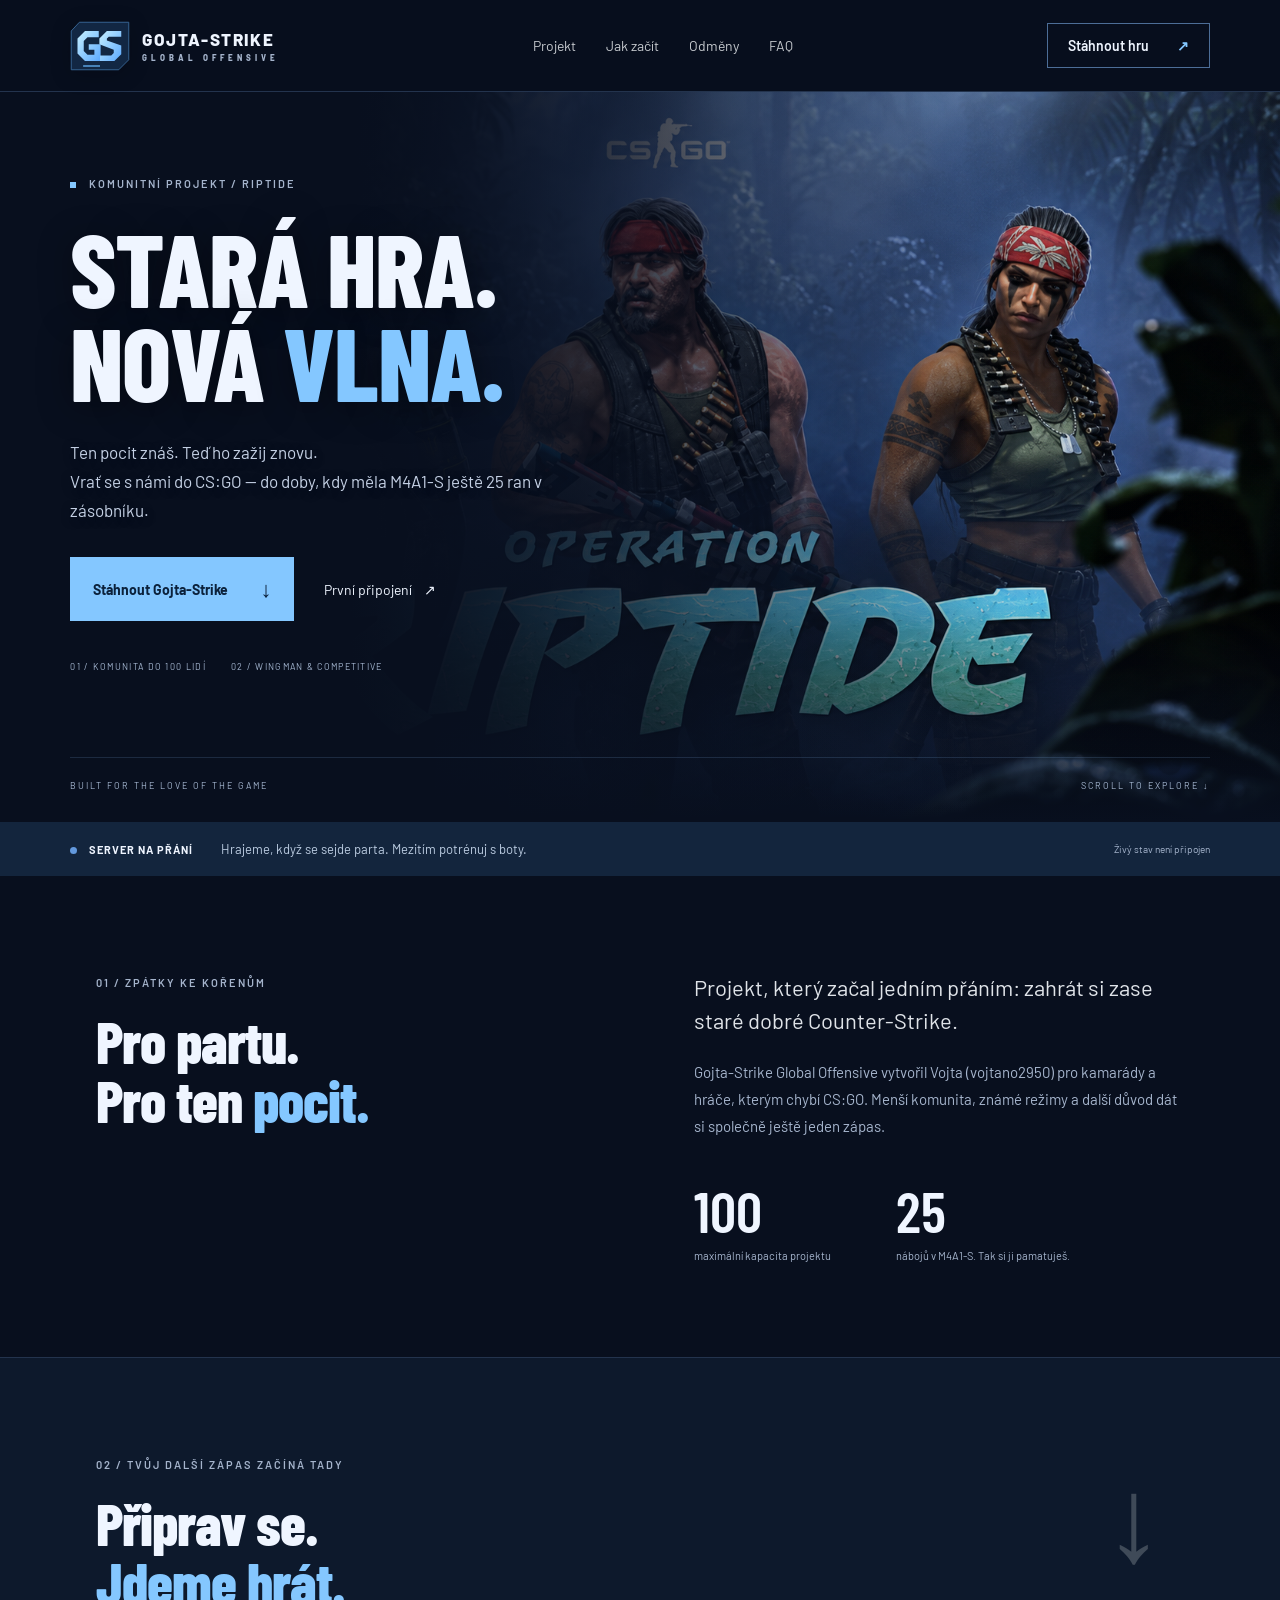
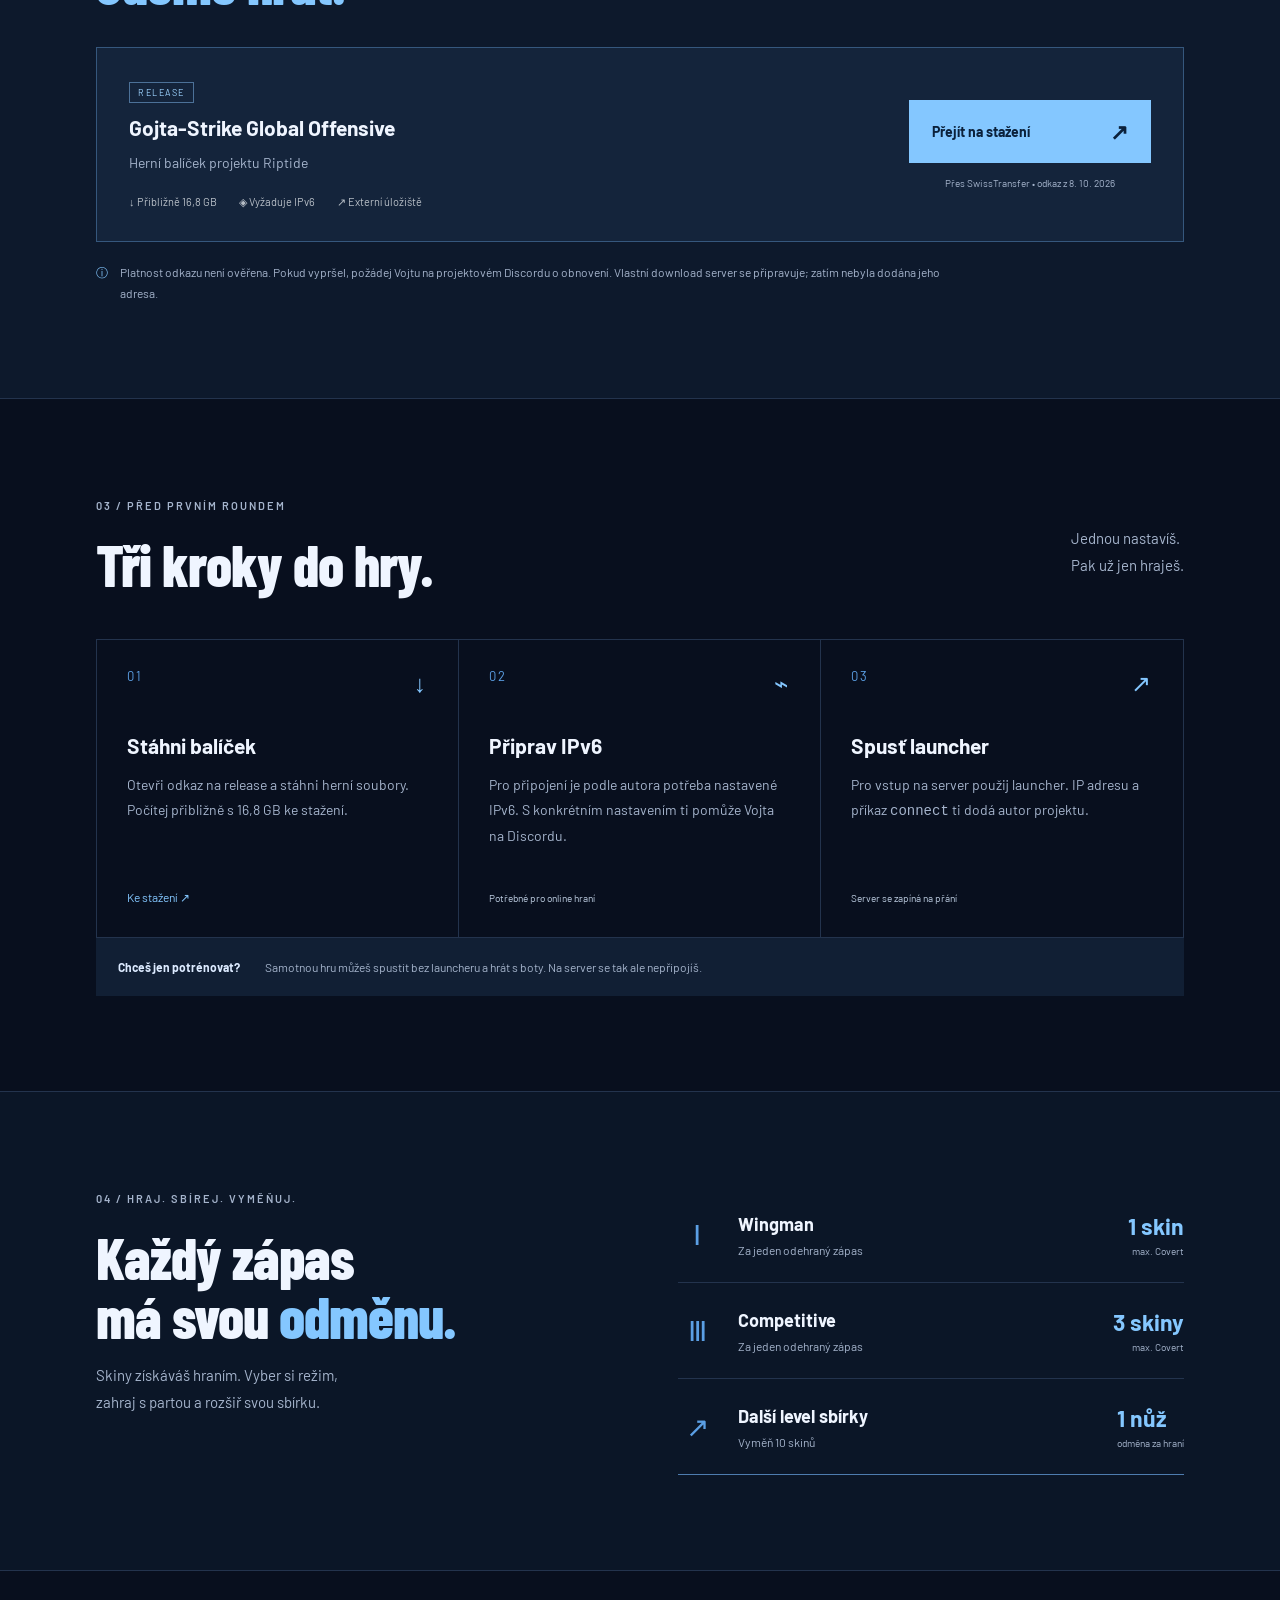
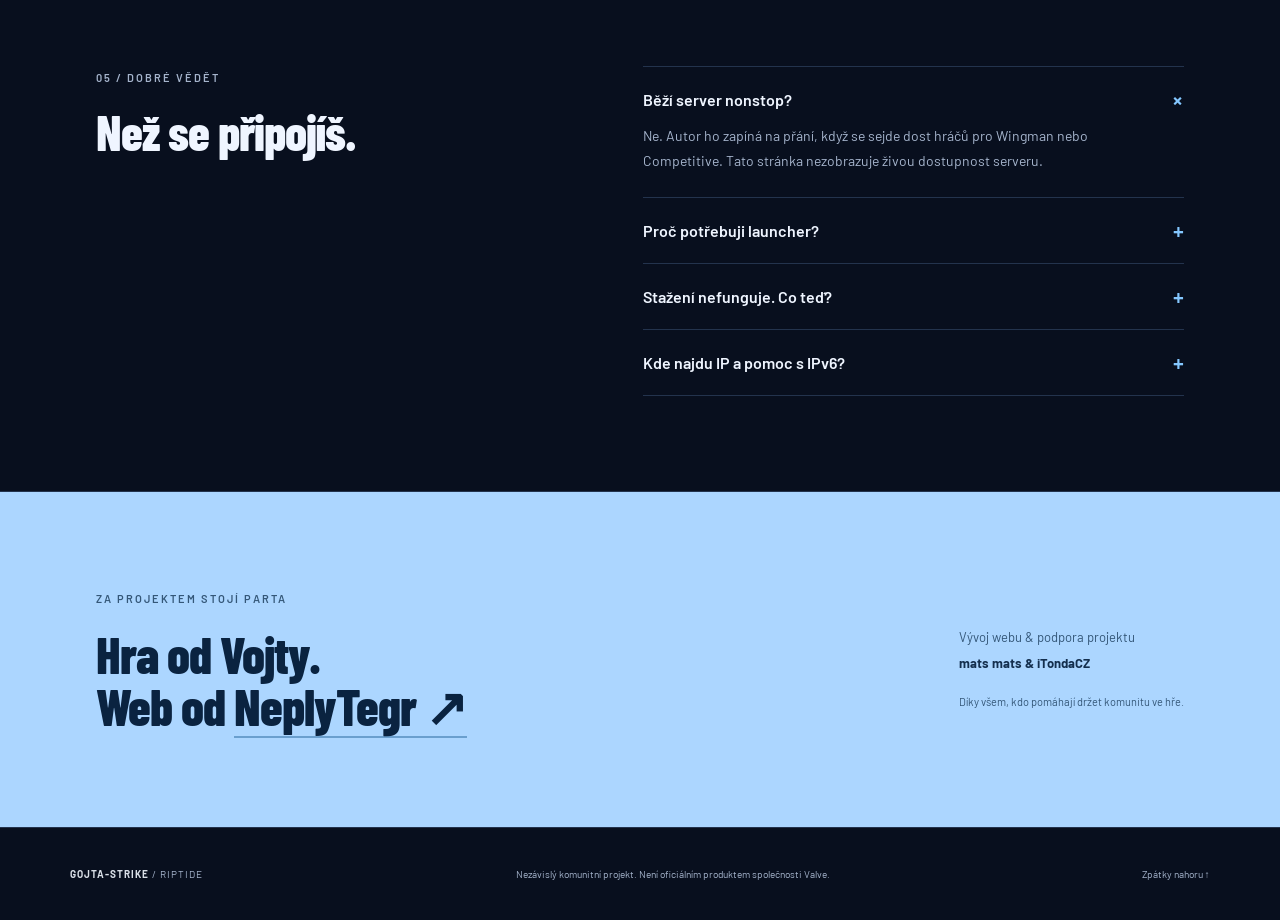
==== commit 3204a403: "Update index.html" ====
--- a/index.html
+++ b/index.html
@@ -3,7 +3,7 @@
 <header><a class="brand" href="#"><svg class="gs-logo" viewBox="0 0 96 80" role="img" aria-label="GS — Gojta-Strike"><defs><linearGradient id="gs-blue" x1="0" y1="0" x2="1" y2="1"><stop stop-color="#c6efff"/><stop offset="1" stop-color="#5caaff"/></linearGradient></defs><path d="M15 2H94V62L78 78H2V16Z" fill="#122743" stroke="#396797" stroke-width="1.5"/><g fill="url(#gs-blue)"><path d="M46 16H24L12 28V52L24 64H49V37H30V46H39V54H28L22 48V32L28 26H46Z"/><path d="M82 16H59L47 28V37L70 46V51L66 55H48V64H71L82 53V39L59 31V28L62 25H82Z"/></g><path d="M21 72H48" stroke="#67b9ff" stroke-width="2"/></svg><span>GOJTA-STRIKE<small>GLOBAL OFFENSIVE</small></span></a><nav aria-label="Hlavní navigace"><a href="#projekt">Projekt</a><a href="#zacatek">Jak začít</a><a href="#odmeny">Odměny</a><a href="#faq">FAQ</a></nav><a class="nav-download" href="#download">Stáhnout hru <span>↗</span></a></header>
 <main><section class="hero" id="projekt"><div class="hero-copy"><div class="eyebrow"><span></span> KOMUNITNÍ PROJEKT / RIPTIDE</div><h1>STARÁ HRA.<br>NOVÁ <em>VLNA.</em></h1><p>Ten pocit znáš. Teď ho zažij znovu.<br>Vrať se s námi do CS:GO — do doby, kdy měla M4A1-S ještě 25 ran v zásobníku.</p><div class="actions"><a class="button primary" href="#download">Stáhnout Gojta-Strike <span>↓</span></a><a class="text-link" href="#zacatek">První připojení <span>↗</span></a></div><div class="hero-meta"><span>01 / KOMUNITA DO 100 LIDÍ</span><span>02 / WINGMAN & COMPETITIVE</span></div></div><div class="hero-bottom"><span>BUILT FOR THE LOVE OF THE GAME</span><span>SCROLL TO EXPLORE ↓</span></div></section>
 <div class="status-strip"><span><i></i> SERVER NA PŘÁNÍ</span><p>Hrajeme, když se sejde parta. Mezitím potrénuj s boty.</p><span class="status-note">Živý stav není připojen</span></div>
-<section class="intro section"><div><span class="eyebrow">01 / ZPÁTKY KE KOŘENŮM</span><h2>Pro partu.<br>Pro ten <em>pocit.</em></h2></div><div class="intro-text"><p class="large">Projekt, který začal jedním přáním: zahrát si zase staré dobré Counter-Strike.</p><p>Gojta-Strike Global Offensive vytvořil Vojta (vojtano2950) pro kamarády a hráče, kterým chybí CS:GO. Menší komunita, známé režimy a další důvod dát si společně ještě jeden zápas.</p><div class="facts"><div><strong>100</strong><span>maximální kapacita projektu</span></div><div><strong>25</strong><span>ran. Tak si ji pamatuješ.</span></div></div></div></section>
+<section class="intro section"><div><span class="eyebrow">01 / ZPÁTKY KE KOŘENŮM</span><h2>Pro partu.<br>Pro ten <em>pocit.</em></h2></div><div class="intro-text"><p class="large">Projekt, který začal jedním přáním: zahrát si zase staré dobré Counter-Strike.</p><p>Gojta-Strike Global Offensive vytvořil Vojta (vojtano2950) pro kamarády a hráče, kterým chybí CS:GO. Menší komunita, známé režimy a další důvod dát si společně ještě jeden zápas.</p><div class="facts"><div><strong>100</strong><span>maximální kapacita projektu</span></div><div><strong>25</strong><span>nábojů v M4A1-S. Tak si ji pamatuješ.</span></div></div></div></section>
 <section class="download section" id="download"><div class="download-heading"><div><span class="eyebrow">02 / TVŮJ DALŠÍ ZÁPAS ZAČÍNÁ TADY</span><h2>Připrav se.<br><em>Jdeme hrát.</em></h2></div><span class="file-symbol" aria-hidden="true">↓</span></div><div class="download-panel"><div><span class="pill">RELEASE</span><h3>Gojta-Strike Global Offensive</h3><p>Herní balíček projektu Riptide</p><div class="file-meta"><span>↓ Přibližně 16,8 GB</span><span>◈ Vyžaduje IPv6</span><span>↗ Externí úložiště</span></div></div><div class="download-action"><a class="button primary" href="https://www.swisstransfer.com/dl/01a11a2f-4cb3-7091-a4e2-8d7dfdfeffd1" target="_blank" rel="noopener noreferrer">Přejít na stažení <span>↗</span></a><small>Přes SwissTransfer • odkaz z 8. 10. 2026</small></div></div><p class="download-notice"><span>ⓘ</span> Platnost odkazu není ověřena. Pokud vypršel, požádej Vojtu na projektovém Discordu o obnovení. Vlastní download server se připravuje; zatím nebyla dodána jeho adresa.</p></section>
 <section class="section start" id="zacatek"><div class="section-heading"><div><span class="eyebrow">03 / PŘED PRVNÍM ROUNDEM</span><h2>Tři kroky do hry.</h2></div><p>Jednou nastavíš.<br>Pak už jen hraješ.</p></div><div class="steps"><article><span class="step-number">01 <b>↓</b></span><h3>Stáhni balíček</h3><p>Otevři odkaz na release a stáhni herní soubory. Počítej přibližně s 16,8 GB ke stažení.</p><a href="#download">Ke stažení ↗</a></article><article><span class="step-number">02 <b>⌁</b></span><h3>Připrav IPv6</h3><p>Pro připojení je podle autora potřeba nastavené IPv6. S konkrétním nastavením ti pomůže Vojta na Discordu.</p><span class="step-tag">Potřebné pro online hraní</span></article><article><span class="step-number">03 <b>↗</b></span><h3>Spusť launcher</h3><p>Pro vstup na server použij launcher. IP adresu a příkaz <code>connect</code> ti dodá autor projektu.</p><span class="step-tag">Server se zapíná na přání</span></article></div><div class="offline-note"><b>Chceš jen potrénovat?</b><span>Samotnou hru můžeš spustit bez launcheru a hrát s boty. Na server se tak ale nepřipojíš.</span></div></section>
 <section class="rewards section" id="odmeny"><div><span class="eyebrow">04 / HRAJ. SBÍREJ. VYMĚŇUJ.</span><h2>Každý zápas<br>má svou <em>odměnu.</em></h2><p>Skiny získáváš hraním. Vyber si režim,<br>zahraj s partou a rozšiř svou sbírku.</p></div><div class="reward-list"><div><span class="reward-icon">Ⅰ</span><div><h3>Wingman</h3><p>Za jeden odehraný zápas</p></div><strong>1 skin<small>max. Covert</small></strong></div><div><span class="reward-icon">Ⅲ</span><div><h3>Competitive</h3><p>Za jeden odehraný zápas</p></div><strong>3 skiny<small>max. Covert</small></strong></div><div class="knife"><span class="reward-icon">↗</span><div><h3>Další level sbírky</h3><p>Vyměň 10 skinů</p></div><strong>1 nůž<small>odměna za hraní</small></strong></div></div></section>
